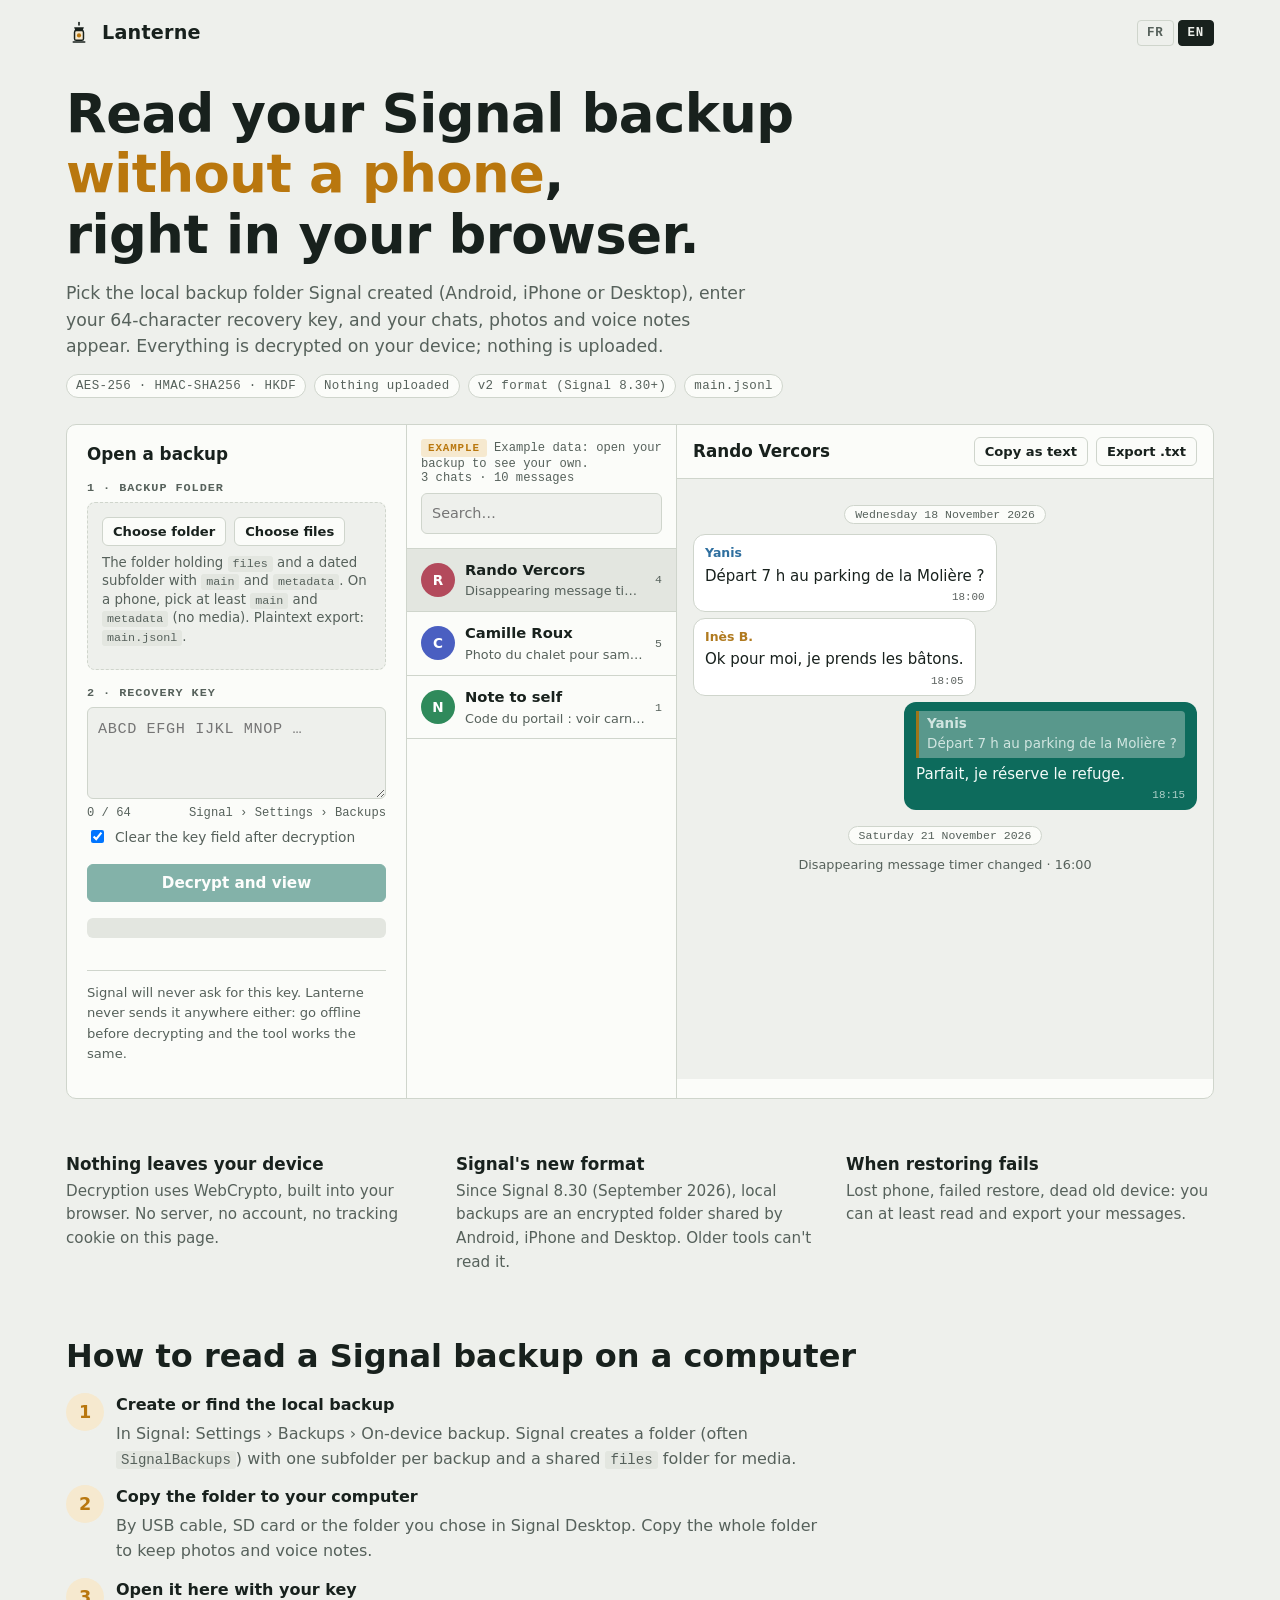
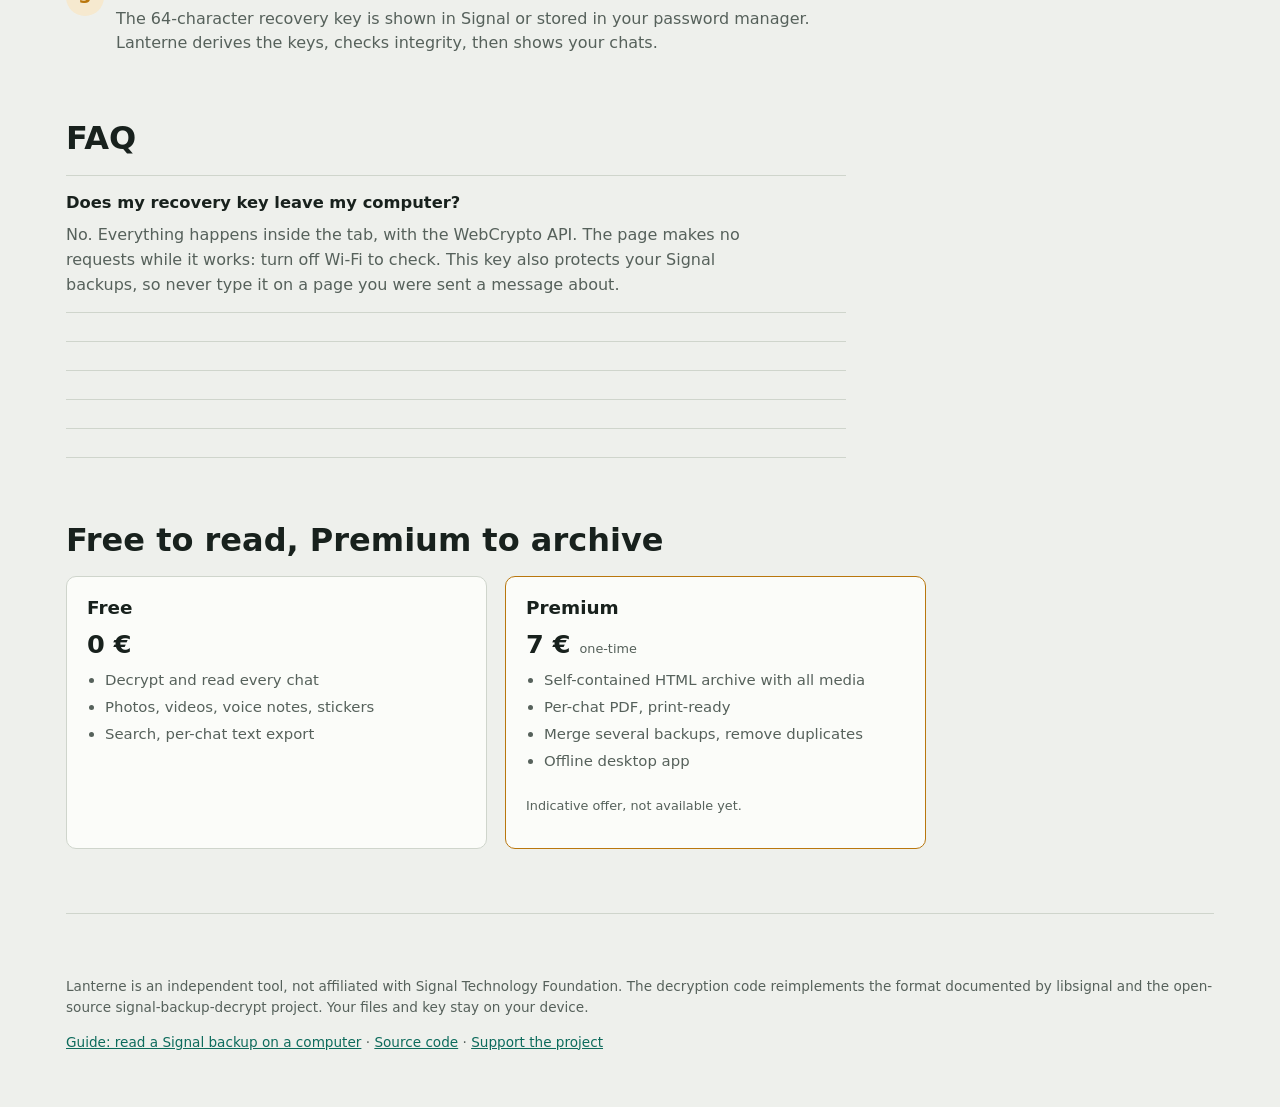
==== index.html @ 440d1c05 "Lanterne : première version Co-Authored-By: Claude Opus 5.5 <noreply@anthropic.com>" ====
<!doctype html>
<html lang="fr" data-l="fr">
<head>
<meta charset="utf-8">
<meta name="viewport" content="width=device-width,initial-scale=1,viewport-fit=cover">
<link rel="canonical" href="https://DOMAINE/">
<link rel="alternate" hreflang="fr" href="https://DOMAINE/">
<link rel="alternate" hreflang="en" href="https://DOMAINE/?lang=en">
<link rel="manifest" href="/manifest.webmanifest">
<link rel="icon" href="/assets/icon.svg" type="image/svg+xml">
<meta name="theme-color" content="#0d6b5c">
<title>Lanterne, lecteur de sauvegardes Signal</title>
<meta name="description" content="Lisez votre sauvegarde locale Signal (nouveau format, Android, iPhone, Desktop) sur ordinateur avec votre clé de récupération. Déchiffrement 100 % dans le navigateur, rien n'est envoyé.">
<meta name="robots" content="index,follow">
<meta property="og:title" content="Lanterne : lire une sauvegarde Signal dans le navigateur">
<meta property="og:description" content="Déchiffrez et parcourez vos sauvegardes locales Signal hors ligne, avec votre clé de récupération. Aucun envoi de données.">
<meta property="og:type" content="website">
<script type="application/ld+json">
{"@context":"https://schema.org","@graph":[
{"@type":"SoftwareApplication","name":"Lanterne","applicationCategory":"UtilitiesApplication","operatingSystem":"Web browser","offers":{"@type":"Offer","price":"0","priceCurrency":"EUR"},"description":"Lecteur de sauvegardes locales Signal (format v2) qui déchiffre tout dans le navigateur avec la clé de récupération.","inLanguage":["fr","en"]},
{"@type":"FAQPage","mainEntity":[
{"@type":"Question","name":"Ma clé de récupération quitte-t-elle mon ordinateur ?","acceptedAnswer":{"@type":"Answer","text":"Non. Le déchiffrement se fait avec l'API WebCrypto de votre navigateur. La page ne fait aucune requête réseau pendant l'analyse et fonctionne hors connexion."}},
{"@type":"Question","name":"Quelles sauvegardes Signal sont prises en charge ?","acceptedAnswer":{"@type":"Answer","text":"Les sauvegardes locales du nouveau format (dossier contenant main, metadata et files), créées par Signal 8.30 et plus récent sur Android, iPhone ou Desktop, ainsi que l'export en clair main.jsonl à titre expérimental. L'ancien fichier .backup d'Android protégé par 30 chiffres n'est pas pris en charge."}},
{"@type":"Question","name":"Pourquoi le message « clé incorrecte » ?","acceptedAnswer":{"@type":"Answer","text":"La clé de récupération ne correspond pas à cette sauvegarde : vérifiez les 64 caractères, ou choisissez une sauvegarde plus récente si vous avez changé de clé."}},
{"@type":"Question","name":"Lanterne est-il affilié à Signal ?","acceptedAnswer":{"@type":"Answer","text":"Non. Lanterne est un outil indépendant. Signal est une marque de Signal Technology Foundation."}}
]}]}
</script>
<link rel="stylesheet" href="/assets/style.css">

</head>
<body>
<div class="wrap">
  <header class="top">
    <div class="brand">
      <svg viewBox="0 0 32 32" aria-hidden="true"><path d="M16 3v3" stroke="var(--fg)" stroke-width="2" stroke-linecap="round" fill="none"/><path d="M10 9h12l-1.5 4h-9z" fill="var(--fg)"/><rect x="10.5" y="13" width="11" height="12" rx="2" fill="var(--lamp-soft)" stroke="var(--fg)" stroke-width="1.8"/><circle cx="16" cy="19" r="2.6" fill="var(--lamp)"/><path d="M9 27h14" stroke="var(--fg)" stroke-width="2" stroke-linecap="round"/></svg>
      Lanterne
    </div>
    <div class="lang" role="group" aria-label="Langue / Language">
      <button type="button" id="lang-fr" aria-pressed="true">FR</button>
      <button type="button" id="lang-en" aria-pressed="false">EN</button>
    </div>
  </header>

  <div class="hero">
    <h1 data-l="fr">Relisez votre sauvegarde Signal <em>sans téléphone</em>, dans votre navigateur.</h1>
    <h1 data-l="en">Read your Signal backup <em>without a phone</em>, right in your browser.</h1>
    <p data-l="fr">Choisissez le dossier de sauvegarde locale créé par Signal (Android, iPhone ou Desktop), entrez votre clé de récupération de 64 caractères : vos conversations, photos et vocaux s'affichent. Tout est déchiffré sur votre appareil, rien n'est envoyé.</p>
    <p data-l="en">Pick the local backup folder Signal created (Android, iPhone or Desktop), enter your 64-character recovery key, and your chats, photos and voice notes appear. Everything is decrypted on your device; nothing is uploaded.</p>
    <div class="badges">
      <span class="badge">AES-256 · HMAC-SHA256 · HKDF</span>
      <span class="badge" data-l="fr">Aucun envoi de données</span><span class="badge" data-l="en">Nothing uploaded</span>
      <span class="badge" data-l="fr">Format v2 (Signal 8.30+)</span><span class="badge" data-l="en">v2 format (Signal 8.30+)</span>
      <span class="badge">main.jsonl</span>
    </div>
  </div>

  <main id="outil">
    <div class="tool">
      <form class="panel" id="form" autocomplete="off">
        <h2 data-l="fr">Ouvrir une sauvegarde</h2><h2 data-l="en">Open a backup</h2>

        <div class="step">
          <span class="lbl" data-l="fr">1 · Dossier de sauvegarde</span><span class="lbl" data-l="en">1 · Backup folder</span>
          <div class="drop" id="drop">
            <div class="row2">
              <label class="btn small" for="dirInput"><span data-l="fr">Choisir le dossier</span><span data-l="en">Choose folder</span></label>
              <label class="btn small" for="fileInput"><span data-l="fr">Choisir des fichiers</span><span data-l="en">Choose files</span></label>
            </div>
            <input type="file" id="dirInput" webkitdirectory directory multiple>
            <input type="file" id="fileInput" multiple>
            <small data-l="fr">Le dossier qui contient <code>files</code> et un sous-dossier daté avec <code>main</code> et <code>metadata</code>. Sur téléphone, choisissez au moins <code>main</code> et <code>metadata</code> (sans médias). Export en clair : <code>main.jsonl</code>.</small>
            <small data-l="en">The folder holding <code>files</code> and a dated subfolder with <code>main</code> and <code>metadata</code>. On a phone, pick at least <code>main</code> and <code>metadata</code> (no media). Plaintext export: <code>main.jsonl</code>.</small>
            <div class="picked" id="picked"></div>
          </div>
        </div>

        <div class="step">
          <label for="aep"><span data-l="fr">2 · Clé de récupération</span><span data-l="en">2 · Recovery key</span></label>
          <textarea id="aep" spellcheck="false" autocapitalize="characters" placeholder="ABCD EFGH IJKL MNOP …"></textarea>
          <div class="keymeta"><span id="keycount">0 / 64</span><span data-l="fr">Signal › Réglages › Sauvegardes</span><span data-l="en">Signal › Settings › Backups</span></div>
          <label class="check"><input type="checkbox" id="wipe" checked> <span data-l="fr">Effacer la clé du champ après le déchiffrement</span><span data-l="en">Clear the key field after decryption</span></label>
        </div>

        <button class="btn primary" id="go" type="submit" disabled><span data-l="fr">Déchiffrer et afficher</span><span data-l="en">Decrypt and view</span></button>
        <div class="status" id="status" role="status" aria-live="polite"></div>
        <ul class="log" id="log"></ul>

        <p class="lockline" data-l="fr">Signal ne vous demandera jamais cette clé. Lanterne non plus ne l'envoie nulle part : coupez votre connexion avant de déchiffrer, l'outil fonctionne pareil.</p>
        <p class="lockline" data-l="en">Signal will never ask for this key. Lanterne never sends it anywhere either: go offline before decrypting and the tool works the same.</p>
      </form>

      <div class="viewer">
        <div class="chats">
          <div class="chats-head">
            <div id="sum" class="sum"></div>
            <input id="q" type="search" placeholder="Rechercher…" aria-label="Rechercher">
          </div>
          <div class="chatlist" id="chatlist"></div>
        </div>
        <div class="conv">
          <div class="conv-head">
            <h3 id="convTitle">—</h3>
            <div class="row2">
              <button type="button" class="btn small" id="copyTxt"><span data-l="fr">Copier en texte</span><span data-l="en">Copy as text</span></button>
              <button type="button" class="btn small" id="dlTxt"><span data-l="fr">Exporter .txt</span><span data-l="en">Export .txt</span></button>
            </div>
          </div>
          <div class="msgs" id="msgs"></div>
        </div>
      </div>
    </div>
  </main>

  <section class="band">
    <div class="cols">
      <div><h3 data-l="fr">Rien ne sort de votre appareil</h3><h3 data-l="en">Nothing leaves your device</h3>
        <p data-l="fr">Le déchiffrement utilise WebCrypto, intégré à votre navigateur. Pas de serveur, pas de compte, pas de cookie de suivi sur cette page.</p>
        <p data-l="en">Decryption uses WebCrypto, built into your browser. No server, no account, no tracking cookie on this page.</p></div>
      <div><h3 data-l="fr">Le nouveau format Signal</h3><h3 data-l="en">Signal's new format</h3>
        <p data-l="fr">Depuis Signal 8.30 (septembre 2026), les sauvegardes locales sont un dossier chiffré commun à Android, iPhone et Desktop. Les anciens outils ne le lisent pas.</p>
        <p data-l="en">Since Signal 8.30 (September 2026), local backups are an encrypted folder shared by Android, iPhone and Desktop. Older tools can't read it.</p></div>
      <div><h3 data-l="fr">Quand la restauration échoue</h3><h3 data-l="en">When restoring fails</h3>
        <p data-l="fr">Téléphone perdu, restauration refusée, ancien appareil hors service : vous pouvez au moins relire et exporter vos messages.</p>
        <p data-l="en">Lost phone, failed restore, dead old device: you can at least read and export your messages.</p></div>
    </div>
  </section>

  <section class="band" id="comment">
    <h2 class="sec-h" data-l="fr">Comment lire une sauvegarde Signal sur ordinateur</h2>
    <h2 class="sec-h" data-l="en">How to read a Signal backup on a computer</h2>
    <ol class="steps">
      <li><div><strong data-l="fr">Créez ou retrouvez la sauvegarde locale</strong><strong data-l="en">Create or find the local backup</strong>
        <p data-l="fr">Dans Signal : Réglages › Sauvegardes › Sauvegarde sur l'appareil. Signal crée un dossier (souvent <code>SignalBackups</code>) avec un sous-dossier par sauvegarde et un dossier <code>files</code> partagé pour les médias.</p>
        <p data-l="en">In Signal: Settings › Backups › On-device backup. Signal creates a folder (often <code>SignalBackups</code>) with one subfolder per backup and a shared <code>files</code> folder for media.</p></div></li>
      <li><div><strong data-l="fr">Copiez le dossier sur votre ordinateur</strong><strong data-l="en">Copy the folder to your computer</strong>
        <p data-l="fr">Par câble USB, carte SD ou le dossier choisi dans Signal Desktop. Copiez le dossier entier pour garder les photos et vocaux.</p>
        <p data-l="en">By USB cable, SD card or the folder you chose in Signal Desktop. Copy the whole folder to keep photos and voice notes.</p></div></li>
      <li><div><strong data-l="fr">Ouvrez-le ici avec votre clé</strong><strong data-l="en">Open it here with your key</strong>
        <p data-l="fr">La clé de récupération (64 caractères) s'affiche dans Signal ou dans votre gestionnaire de mots de passe. Lanterne dérive les clés, vérifie l'intégrité puis affiche vos conversations.</p>
        <p data-l="en">The 64-character recovery key is shown in Signal or stored in your password manager. Lanterne derives the keys, checks integrity, then shows your chats.</p></div></li>
    </ol>
  </section>

  <section class="band" id="faq">
    <h2 class="sec-h">FAQ</h2>
    <div class="faq">
      <details open><summary data-l="fr">Ma clé de récupération quitte-t-elle mon ordinateur ?</summary><summary data-l="en">Does my recovery key leave my computer?</summary>
        <p data-l="fr">Non. Tout se passe dans l'onglet, avec l'API WebCrypto. La page ne fait aucune requête pendant l'analyse : vous pouvez couper le Wi-Fi pour le vérifier. Cette clé protège aussi vos sauvegardes Signal : ne la tapez jamais sur une page qui vous l'a demandée par message.</p>
        <p data-l="en">No. Everything happens inside the tab, with the WebCrypto API. The page makes no requests while it works: turn off Wi-Fi to check. This key also protects your Signal backups, so never type it on a page you were sent a message about.</p></details>
      <details><summary data-l="fr">Quelles sauvegardes sont prises en charge ?</summary><summary data-l="en">Which backups are supported?</summary>
        <p data-l="fr">Les sauvegardes locales au nouveau format (dossier avec <code>main</code>, <code>metadata</code> et <code>files</code>) de Signal 8.30 et plus, sur Android, iPhone et Desktop, et l'export en clair <code>main.jsonl</code> (expérimental). Les sauvegardes dans le cloud (Secure Backups) et l'ancien fichier <code>.backup</code> d'Android à 30 chiffres ne sont pas pris en charge.</p>
        <p data-l="en">Local backups in the new format (folder with <code>main</code>, <code>metadata</code> and <code>files</code>) from Signal 8.30 and later, on Android, iPhone and Desktop, plus the plaintext <code>main.jsonl</code> export (experimental). Cloud Secure Backups and the old 30-digit Android <code>.backup</code> file are not supported.</p></details>
      <details><summary data-l="fr">Pourquoi « clé incorrecte » ?</summary><summary data-l="en">Why "wrong key"?</summary>
        <p data-l="fr">La signature HMAC du fichier <code>main</code> ne correspond pas à la clé saisie. Vérifiez les 64 caractères (les <code>#</code> et <code>=</code> font partie de la clé), ou ouvrez une sauvegarde plus récente si vous avez régénéré votre clé.</p>
        <p data-l="en">The <code>main</code> file's HMAC doesn't match the key you entered. Check all 64 characters (<code>#</code> and <code>=</code> are part of the key), or open a newer backup if you regenerated your key.</p></details>
      <details><summary data-l="fr">Les photos ne s'affichent pas</summary><summary data-l="en">Photos don't show up</summary>
        <p data-l="fr">Les médias sont dans le dossier <code>files</code> à côté des sauvegardes datées. Choisissez le dossier parent, pas seulement le sous-dossier daté. Les photos de profil ne sont pas incluses par Signal.</p>
        <p data-l="en">Media lives in the <code>files</code> folder next to the dated backups. Choose the parent folder, not just the dated subfolder. Signal doesn't include profile photos.</p></details>
      <details><summary data-l="fr">Puis-je restaurer la sauvegarde dans Signal avec Lanterne ?</summary><summary data-l="en">Can Lanterne restore the backup into Signal?</summary>
        <p data-l="fr">Non, Lanterne lit et exporte. La restauration se fait dans l'application Signal, à l'installation.</p>
        <p data-l="en">No, Lanterne reads and exports. Restoring happens inside the Signal app, at setup.</p></details>
      <details><summary data-l="fr">Lanterne est-il affilié à Signal ?</summary><summary data-l="en">Is Lanterne affiliated with Signal?</summary>
        <p data-l="fr">Non. Lanterne est un outil indépendant et open source. Signal est une marque de Signal Technology Foundation.</p>
        <p data-l="en">No. Lanterne is an independent, open-source tool. Signal is a trademark of Signal Technology Foundation.</p></details>
    </div>
  </section>

  <section class="band" id="premium">
    <h2 class="sec-h" data-l="fr">Gratuit pour lire, Premium pour archiver</h2>
    <h2 class="sec-h" data-l="en">Free to read, Premium to archive</h2>
    <div class="prem">
      <div class="plan"><h3 data-l="fr">Gratuit</h3><h3 data-l="en">Free</h3><div class="price">0 €</div>
        <ul data-l="fr"><li>Déchiffrement et lecture de toutes les conversations</li><li>Photos, vidéos, vocaux, autocollants</li><li>Recherche, export texte par conversation</li></ul>
        <ul data-l="en"><li>Decrypt and read every chat</li><li>Photos, videos, voice notes, stickers</li><li>Search, per-chat text export</li></ul></div>
      <div class="plan pro"><h3>Premium</h3><div class="price">7 € <small data-l="fr">paiement unique</small><small data-l="en">one-time</small></div>
        <ul data-l="fr"><li>Archive HTML autonome avec tous les médias</li><li>PDF par conversation, prêt à imprimer</li><li>Fusion de plusieurs sauvegardes et dédoublonnage</li><li>Application de bureau hors ligne</li></ul>
        <ul data-l="en"><li>Self-contained HTML archive with all media</li><li>Per-chat PDF, print-ready</li><li>Merge several backups, remove duplicates</li><li>Offline desktop app</li></ul>
        <p class="note" data-l="fr">Offre indicative, pas encore disponible.</p><p class="note" data-l="en">Indicative offer, not available yet.</p></div>
    </div>
  </section>

  <footer>
    <p data-l="fr">Lanterne est un outil indépendant, non affilié à Signal Technology Foundation. Le code de déchiffrement est une réimplémentation du format documenté par libsignal et par le projet open source signal-backup-decrypt. Vos fichiers et votre clé restent sur votre appareil.</p>
    <p data-l="fr"><a href="/lire-sauvegarde-signal/">Guide : lire une sauvegarde Signal sur ordinateur</a> · <a href="https://github.com/GITHUB_USER/lanterne">Code source</a> · <a href="https://ko-fi.com/KOFI_USER">Soutenir le projet</a></p>
    <p data-l="en">Lanterne is an independent tool, not affiliated with Signal Technology Foundation. The decryption code reimplements the format documented by libsignal and the open-source signal-backup-decrypt project. Your files and key stay on your device.</p>
    <p data-l="en"><a href="/en/read-signal-backup/">Guide: read a Signal backup on a computer</a> · <a href="https://github.com/GITHUB_USER/lanterne">Source code</a> · <a href="https://ko-fi.com/KOFI_USER">Support the project</a></p>
  </footer>
</div>

<script src="/assets/app.js" defer></script>
</body>
</html>
---- assets/style.css ----
:root{padding-top:env(safe-area-inset-top,0px);padding-bottom:env(safe-area-inset-bottom,0px)}
body{margin:0}
img{max-width:100%}
[hidden]{display:none!important}
/* Layout : en-tête court, l'outil en premier (panneau d'entrée + lecteur à deux colonnes), puis explications, FAQ et premium en colonne de lecture. */
:root{
  --bg:#eef0ec; --surface:#fbfcf9; --sunk:#e3e6e0; --fg:#18211d; --muted:#56615b; --line:#cfd5cc;
  --accent:#0d6b5c; --accent-fg:#ffffff; --lamp:#b9770e; --lamp-soft:#f6e9cf;
  --out:#0d6b5c; --out-fg:#f3fbf8; --in:#ffffff; --danger:#a3361f; --danger-bg:#f8e3dd; --ok:#1d7448; --ok-bg:#ddf1e4;
  --display:"Avenir Next","Segoe UI Variable Display","Segoe UI",Ubuntu,system-ui,sans-serif;
  --sans:system-ui,-apple-system,"Segoe UI",Roboto,Ubuntu,sans-serif;
  --mono:ui-monospace,"Cascadia Mono","SF Mono",Menlo,Consolas,monospace;
}
@media (prefers-color-scheme:dark){:root:not([data-theme="light"]){
  --bg:#101614; --surface:#18201d; --sunk:#0c1110; --fg:#e4ebe6; --muted:#9aa8a0; --line:#2b3632;
  --accent:#4cc3ab; --accent-fg:#06211b; --lamp:#f0b54a; --lamp-soft:#3a2c10;
  --out:#1f5a4f; --out-fg:#eaf7f3; --in:#222c28; --danger:#f19c86; --danger-bg:#3d1d16; --ok:#7fd8a5; --ok-bg:#163223; color-scheme:dark}}
:root[data-theme="dark"]{
  --bg:#101614; --surface:#18201d; --sunk:#0c1110; --fg:#e4ebe6; --muted:#9aa8a0; --line:#2b3632;
  --accent:#4cc3ab; --accent-fg:#06211b; --lamp:#f0b54a; --lamp-soft:#3a2c10;
  --out:#1f5a4f; --out-fg:#eaf7f3; --in:#222c28; --danger:#f19c86; --danger-bg:#3d1d16; --ok:#7fd8a5; --ok-bg:#163223; color-scheme:dark}
*{box-sizing:border-box}
body{background:var(--bg);color:var(--fg);font-family:var(--sans);font-size:16px;line-height:1.55}
html[data-l="fr"] [data-l="en"], html[data-l="en"] [data-l="fr"]{display:none!important}
.wrap{max-width:1180px;margin:0 auto;padding-left:max(16px,env(safe-area-inset-left,0px));padding-right:max(16px,env(safe-area-inset-right,0px))}
a{color:var(--accent)}
:focus-visible{outline:2px solid var(--lamp);outline-offset:2px}
h1,h2,h3{font-family:var(--display);text-wrap:balance;line-height:1.15;margin:0}
code,kbd{font-family:var(--mono);font-size:.88em;background:var(--sunk);padding:1px 5px;border-radius:3px}

/* en-tête */
.top{display:flex;align-items:center;justify-content:space-between;gap:12px;padding-block:18px}
.brand{display:flex;align-items:center;gap:10px;font-family:var(--display);font-weight:700;font-size:1.2rem;letter-spacing:.01em}
.brand svg{width:26px;height:26px}
.lang{display:flex;gap:4px}
.lang button{font:600 .78rem var(--mono);letter-spacing:.06em;border:1px solid var(--line);background:transparent;color:var(--muted);padding:5px 9px;border-radius:4px;cursor:pointer}
.lang button[aria-pressed="true"]{background:var(--fg);color:var(--bg);border-color:var(--fg)}
.hero{padding-block:18px 26px;display:grid;gap:14px;max-width:780px}
.hero h1{font-size:clamp(2rem,4.6vw,3.3rem);font-weight:700;letter-spacing:-.01em}
.hero h1 em{font-style:normal;color:var(--lamp)}
.hero p{margin:0;color:var(--muted);font-size:1.08rem;max-width:62ch}
.badges{display:flex;flex-wrap:wrap;gap:8px}
.badge{font:500 .78rem var(--mono);letter-spacing:.03em;border:1px solid var(--line);padding:4px 9px;border-radius:999px;color:var(--muted);background:var(--surface)}

/* outil */
.tool{display:grid;grid-template-columns:340px 1fr;gap:0;background:var(--surface);border:1px solid var(--line);border-radius:10px;overflow:hidden;min-height:620px}
.panel{padding:20px;border-right:1px solid var(--line);display:flex;flex-direction:column;gap:16px;min-width:0}
.panel h2{font-size:1.05rem}
.step{display:grid;gap:7px}
.lbl,label[for="aep"]{font:600 .74rem var(--mono);text-transform:uppercase;letter-spacing:.08em;color:var(--muted)}
.drop{border:1.5px dashed var(--line);border-radius:8px;padding:14px;display:grid;gap:8px;background:var(--bg);transition:border-color .15s}
.drop.over{border-color:var(--accent)}
.drop small{color:var(--muted);line-height:1.4}
.btn{font:700 .95rem var(--sans);border:1px solid var(--line);background:var(--surface);color:var(--fg);padding:9px 14px;border-radius:6px;cursor:pointer;text-align:center}
.btn:hover{border-color:var(--accent)}
.btn.primary{background:var(--accent);border-color:var(--accent);color:var(--accent-fg)}
.btn.primary:disabled{opacity:.5;cursor:not-allowed}
.btn.small{font-size:.82rem;padding:6px 10px}
.row2{display:flex;gap:8px;flex-wrap:wrap}
input[type=file]{position:absolute;width:1px;height:1px;opacity:0;pointer-events:none}
.picked{font:400 .8rem var(--mono);color:var(--fg);overflow-wrap:anywhere}
textarea#aep{font:500 .95rem/1.5 var(--mono);letter-spacing:.04em;width:100%;min-height:92px;resize:vertical;border:1px solid var(--line);border-radius:6px;padding:10px;background:var(--bg);color:var(--fg);text-transform:uppercase}
.keymeta{display:flex;justify-content:space-between;font:.76rem var(--mono);color:var(--muted)}
.keymeta .good{color:var(--ok)}
.check{display:flex;gap:8px;align-items:flex-start;font-size:.86rem;color:var(--muted)}
.status{font-size:.88rem;border-radius:6px;padding:10px 12px;background:var(--sunk);color:var(--fg);line-height:1.45}
.status.err{background:var(--danger-bg);color:var(--danger)}
.status.ok{background:var(--ok-bg);color:var(--ok)}
.log{font:.75rem/1.5 var(--mono);color:var(--muted);margin:0;padding:0;list-style:none;display:grid;gap:2px}
.log li::before{content:"▸ ";color:var(--lamp)}
.lockline{font-size:.82rem;color:var(--muted);border-top:1px solid var(--line);padding-top:12px;margin-top:auto}

.viewer{display:grid;grid-template-columns:270px 1fr;min-width:0;min-height:0}
.chats{border-right:1px solid var(--line);display:flex;flex-direction:column;min-width:0;min-height:0}
.chats-head{padding:14px;border-bottom:1px solid var(--line);display:grid;gap:8px}
.sum{font:.76rem var(--mono);color:var(--muted)}
.sample{display:inline-block;font:700 .68rem var(--mono);letter-spacing:.08em;text-transform:uppercase;background:var(--lamp-soft);color:var(--lamp);padding:3px 7px;border-radius:3px}
#q{width:100%;font:inherit;font-size:.9rem;padding:8px 10px;border:1px solid var(--line);border-radius:6px;background:var(--bg);color:var(--fg)}
.chatlist{overflow:auto;flex:1;max-height:560px}
.chatbtn{display:grid;grid-template-columns:34px 1fr auto;gap:10px;align-items:center;width:100%;text-align:left;border:0;border-bottom:1px solid var(--line);background:transparent;color:var(--fg);padding:10px 14px;cursor:pointer;font:inherit}
.chatbtn[aria-current="true"]{background:var(--sunk)}
.chatbtn .nm{font-weight:700;font-size:.92rem;white-space:nowrap;overflow:hidden;text-overflow:ellipsis}
.chatbtn .pv{font-size:.8rem;color:var(--muted);white-space:nowrap;overflow:hidden;text-overflow:ellipsis}
.chatbtn .ct{font:.72rem var(--mono);color:var(--muted);font-variant-numeric:tabular-nums}
.chatbtn>div{min-width:0}
.av{width:34px;height:34px;border-radius:50%;display:grid;place-items:center;font:700 .85rem var(--display);color:#fff}
.conv{display:flex;flex-direction:column;min-width:0;min-height:0}
.conv-head{padding:12px 16px;border-bottom:1px solid var(--line);display:flex;justify-content:space-between;align-items:center;gap:10px;flex-wrap:wrap}
.conv-head h3{font-size:1.05rem}
.msgs{overflow:auto;flex:1;padding:16px;display:flex;flex-direction:column;gap:6px;max-height:600px;background:var(--bg)}
.day{align-self:center;font:.72rem var(--mono);color:var(--muted);background:var(--surface);border:1px solid var(--line);padding:2px 10px;border-radius:999px;margin:10px 0 4px}
.m{max-width:min(78%,560px);padding:8px 11px;border-radius:12px;background:var(--in);border:1px solid var(--line);align-self:flex-start;overflow-wrap:anywhere;font-size:.94rem}
.m.out{align-self:flex-end;background:var(--out);color:var(--out-fg);border-color:transparent}
.m .au{font-weight:700;font-size:.78rem;color:var(--accent);margin-bottom:2px}
.m .tm{font:.68rem var(--mono);opacity:.7;text-align:right;margin-top:3px}
.m .qt{border-left:3px solid var(--lamp);padding:3px 8px;margin-bottom:5px;font-size:.84rem;opacity:.85;background:color-mix(in srgb,var(--bg) 40%,transparent);border-radius:0 4px 4px 0}
.m .rx{font-size:.8rem;margin-top:3px}
.m .ph{font-style:italic;opacity:.8}
.m img,.m video{display:block;max-width:100%;max-height:320px;border-radius:8px;margin:4px 0}
.m audio{max-width:100%;margin:4px 0}
.m .att{font:.8rem var(--mono);opacity:.85;margin:3px 0}
.sys{align-self:center;font-size:.8rem;color:var(--muted);text-align:center;max-width:90%}
.empty{padding:30px;color:var(--muted);text-align:center}
.more{align-self:center}
.hit mark{background:var(--lamp-soft);color:inherit}

/* sections */
section.band{padding-block:56px 8px}
.cols{display:grid;grid-template-columns:repeat(3,1fr);gap:22px}
.cols h3{font-size:1.05rem;margin-bottom:6px}
.cols p{margin:0;color:var(--muted);font-size:.95rem}
.sec-h{font-size:clamp(1.5rem,3vw,2rem);margin-bottom:18px}
.steps{counter-reset:s;display:grid;gap:14px;max-width:760px;padding:0;margin:0;list-style:none}
.steps li{display:grid;grid-template-columns:38px 1fr;gap:12px;align-items:start}
.steps li::before{counter-increment:s;content:counter(s);font:700 1.1rem var(--display);width:38px;height:38px;border-radius:50%;display:grid;place-items:center;background:var(--lamp-soft);color:var(--lamp)}
.steps p{margin:4px 0 0;color:var(--muted)}
.faq{max-width:780px;display:grid;gap:0;border-top:1px solid var(--line)}
.faq details{border-bottom:1px solid var(--line);padding:14px 0}
.faq summary{cursor:pointer;font-weight:700;font-size:1.02rem}
.faq p{margin:8px 0 0;color:var(--muted);max-width:68ch}
.prem{display:grid;grid-template-columns:1fr 1fr;gap:18px;max-width:860px}
.plan{border:1px solid var(--line);border-radius:10px;padding:20px;background:var(--surface);display:grid;gap:10px;align-content:start}
.plan.pro{border-color:var(--lamp)}
.plan h3{font-size:1.15rem}
.price{font:700 1.6rem var(--display)}
.price small{font:400 .8rem var(--sans);color:var(--muted)}
.plan ul{margin:0;padding-left:18px;color:var(--muted);font-size:.93rem;display:grid;gap:4px}
.note{font-size:.8rem;color:var(--muted)}
footer{padding-block:48px 40px;color:var(--muted);font-size:.85rem;border-top:1px solid var(--line);margin-top:56px}

@media (max-width:1000px){.tool{grid-template-columns:1fr}.panel{border-right:0;border-bottom:1px solid var(--line)}}
@media (max-width:700px){
  .viewer{grid-template-columns:1fr}.chats{border-right:0;border-bottom:1px solid var(--line)}.chatlist{max-height:240px}
  .cols,.prem{grid-template-columns:1fr}.m{max-width:90%}
}
@media (prefers-reduced-motion:reduce){*{transition:none!important}}

/* pages de guide */
.article{max-width:720px;padding-block:8px 24px}
.article h1{font-size:clamp(1.8rem,4vw,2.6rem);margin-bottom:14px}
.article h2{font-size:1.35rem;margin:34px 0 10px}
.article p,.article li{color:var(--fg);max-width:66ch}
.article .lead{font-size:1.1rem;color:var(--muted)}
.article ol,.article ul{padding-left:22px;display:grid;gap:6px}
.cta{display:inline-block;margin:10px 0 4px;background:var(--accent);color:var(--accent-fg);text-decoration:none;font-weight:700;padding:11px 18px;border-radius:6px}
.callout{border-left:4px solid var(--lamp);background:var(--lamp-soft);padding:12px 16px;border-radius:0 6px 6px 0}
.brand a{color:inherit;text-decoration:none;display:flex;align-items:center;gap:10px}
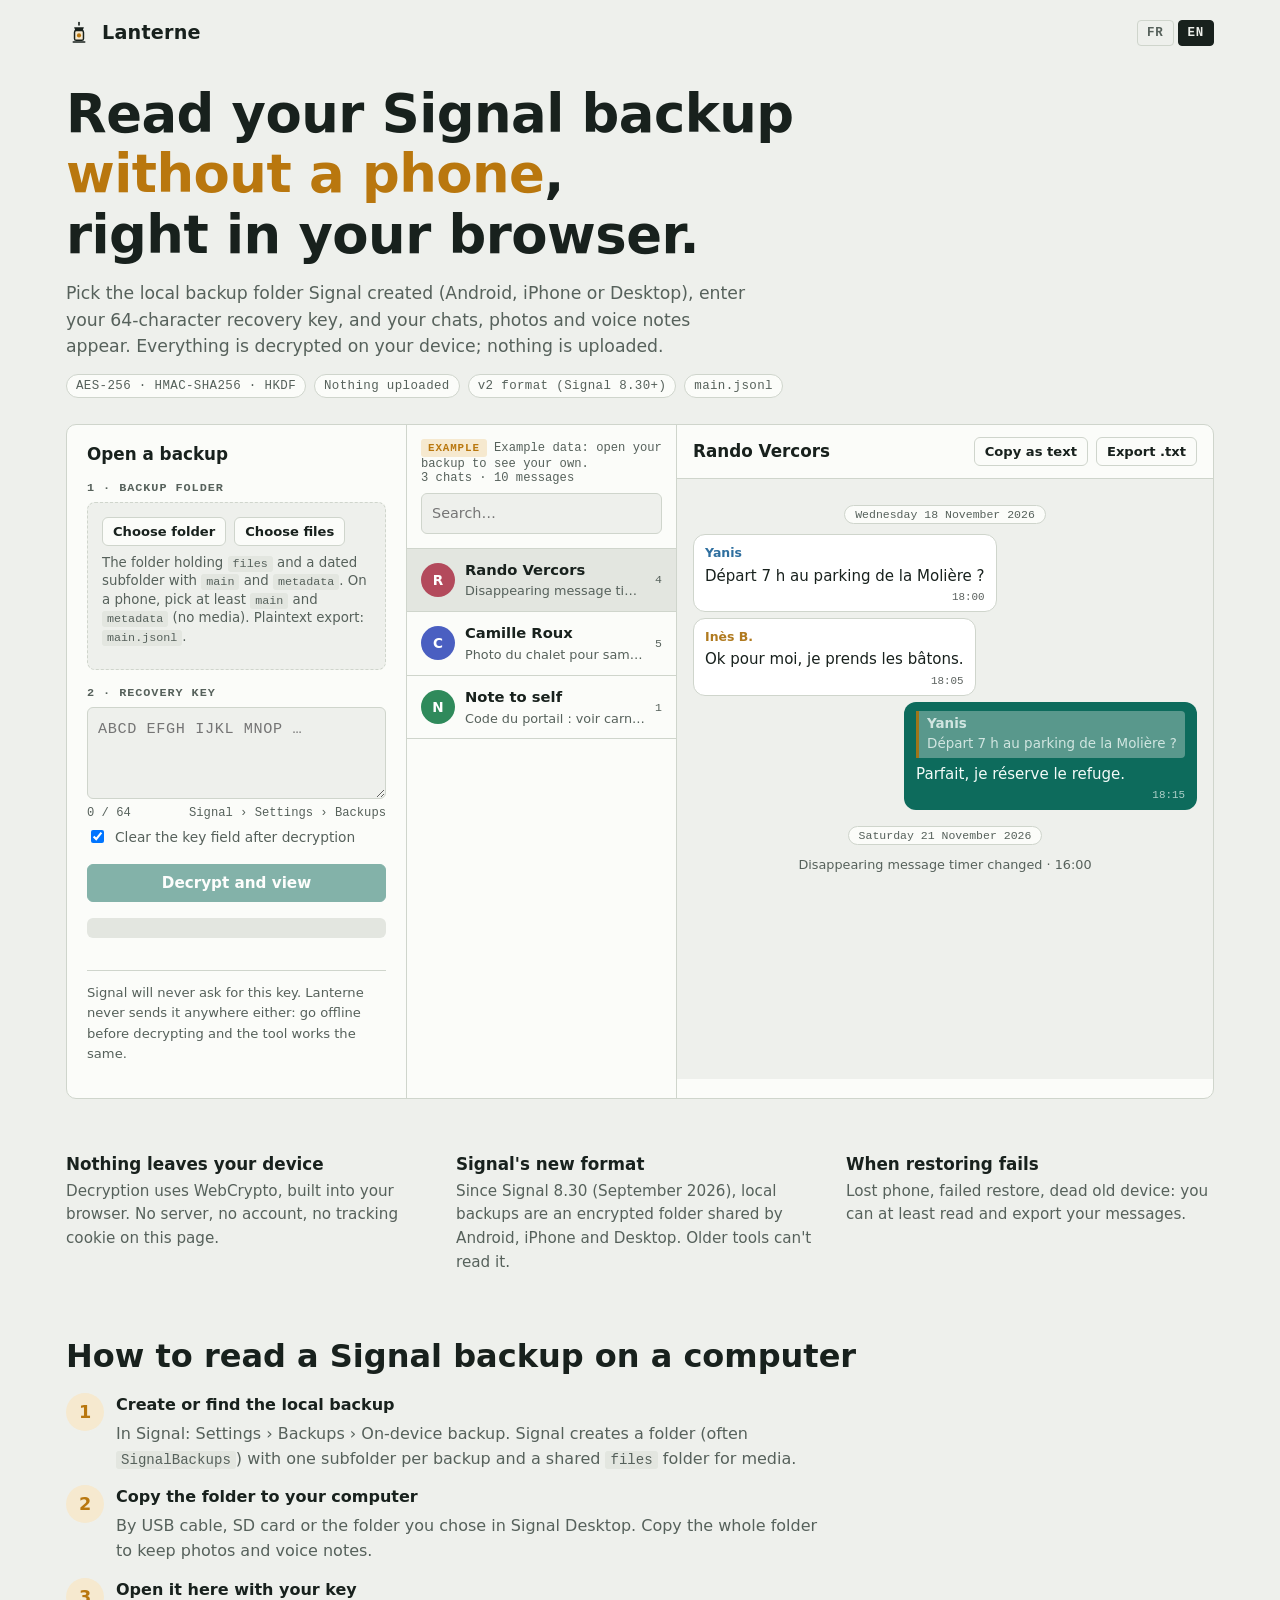
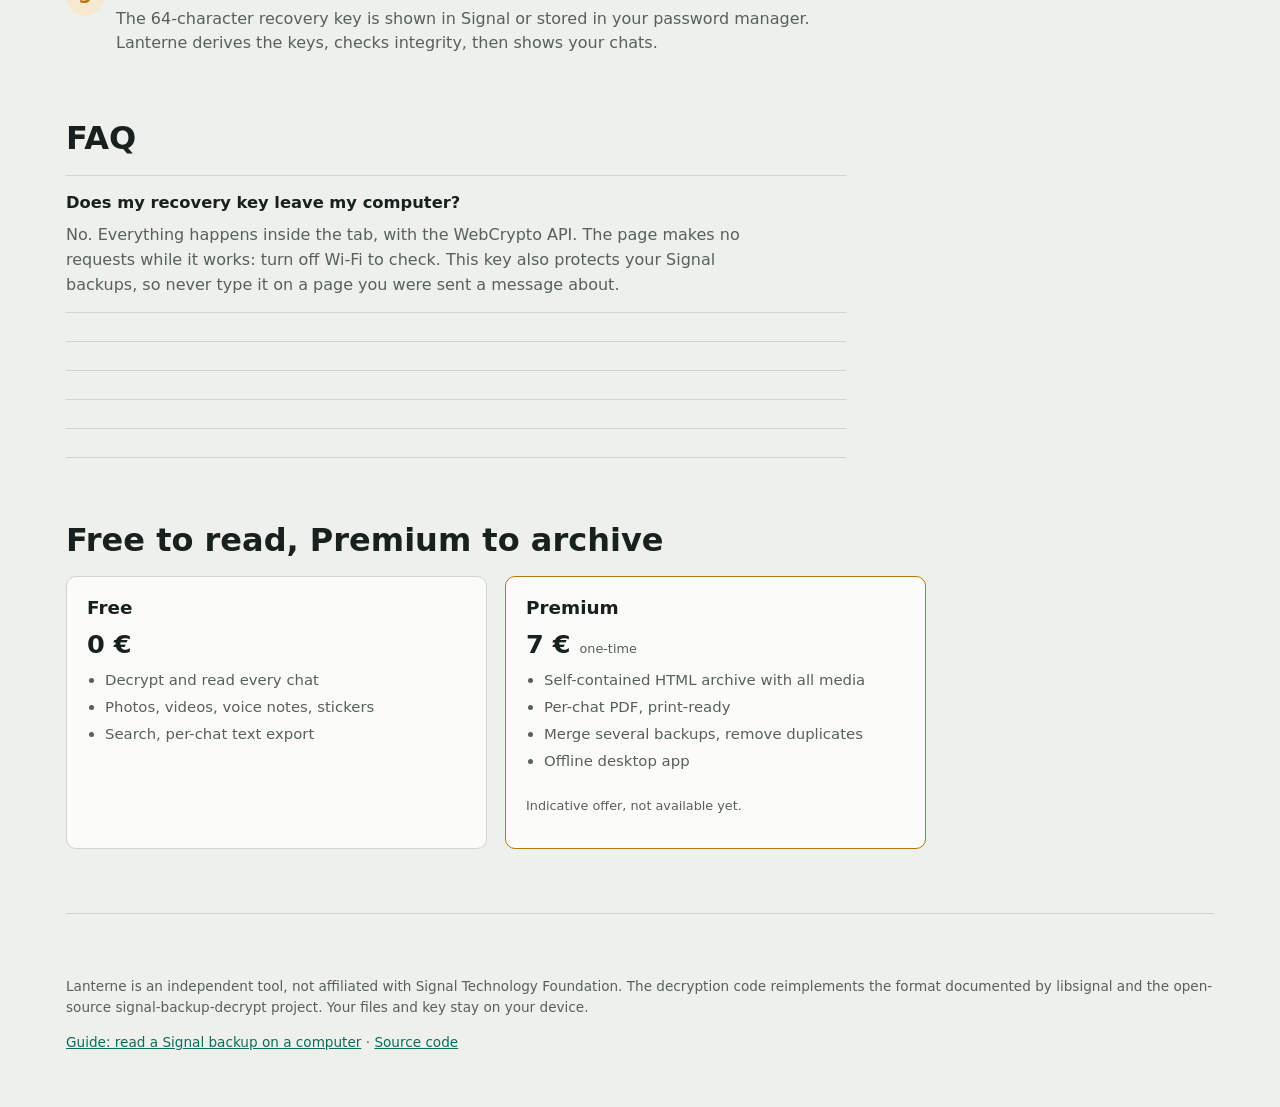
==== commit e882f1e1: "Domaine lanterne-backup.com, lien GitHub, retrait de Ko-fi Co-Authored-By: Claude Opus 5.5 <noreply@" ====
--- a/index.html
+++ b/index.html
@@ -3,9 +3,9 @@
 <head>
 <meta charset="utf-8">
 <meta name="viewport" content="width=device-width,initial-scale=1,viewport-fit=cover">
-<link rel="canonical" href="https://DOMAINE/">
-<link rel="alternate" hreflang="fr" href="https://DOMAINE/">
-<link rel="alternate" hreflang="en" href="https://DOMAINE/?lang=en">
+<link rel="canonical" href="https://lanterne-backup.com/">
+<link rel="alternate" hreflang="fr" href="https://lanterne-backup.com/">
+<link rel="alternate" hreflang="en" href="https://lanterne-backup.com/?lang=en">
 <link rel="manifest" href="/manifest.webmanifest">
 <link rel="icon" href="/assets/icon.svg" type="image/svg+xml">
 <meta name="theme-color" content="#0d6b5c">
@@ -181,9 +181,9 @@
 
   <footer>
     <p data-l="fr">Lanterne est un outil indépendant, non affilié à Signal Technology Foundation. Le code de déchiffrement est une réimplémentation du format documenté par libsignal et par le projet open source signal-backup-decrypt. Vos fichiers et votre clé restent sur votre appareil.</p>
-    <p data-l="fr"><a href="/lire-sauvegarde-signal/">Guide : lire une sauvegarde Signal sur ordinateur</a> · <a href="https://github.com/GITHUB_USER/lanterne">Code source</a> · <a href="https://ko-fi.com/KOFI_USER">Soutenir le projet</a></p>
+    <p data-l="fr"><a href="/lire-sauvegarde-signal/">Guide : lire une sauvegarde Signal sur ordinateur</a> · <a href="https://github.com/LockingFR/lanterne">Code source</a></p>
     <p data-l="en">Lanterne is an independent tool, not affiliated with Signal Technology Foundation. The decryption code reimplements the format documented by libsignal and the open-source signal-backup-decrypt project. Your files and key stay on your device.</p>
-    <p data-l="en"><a href="/en/read-signal-backup/">Guide: read a Signal backup on a computer</a> · <a href="https://github.com/GITHUB_USER/lanterne">Source code</a> · <a href="https://ko-fi.com/KOFI_USER">Support the project</a></p>
+    <p data-l="en"><a href="/en/read-signal-backup/">Guide: read a Signal backup on a computer</a> · <a href="https://github.com/LockingFR/lanterne">Source code</a></p>
   </footer>
 </div>
 
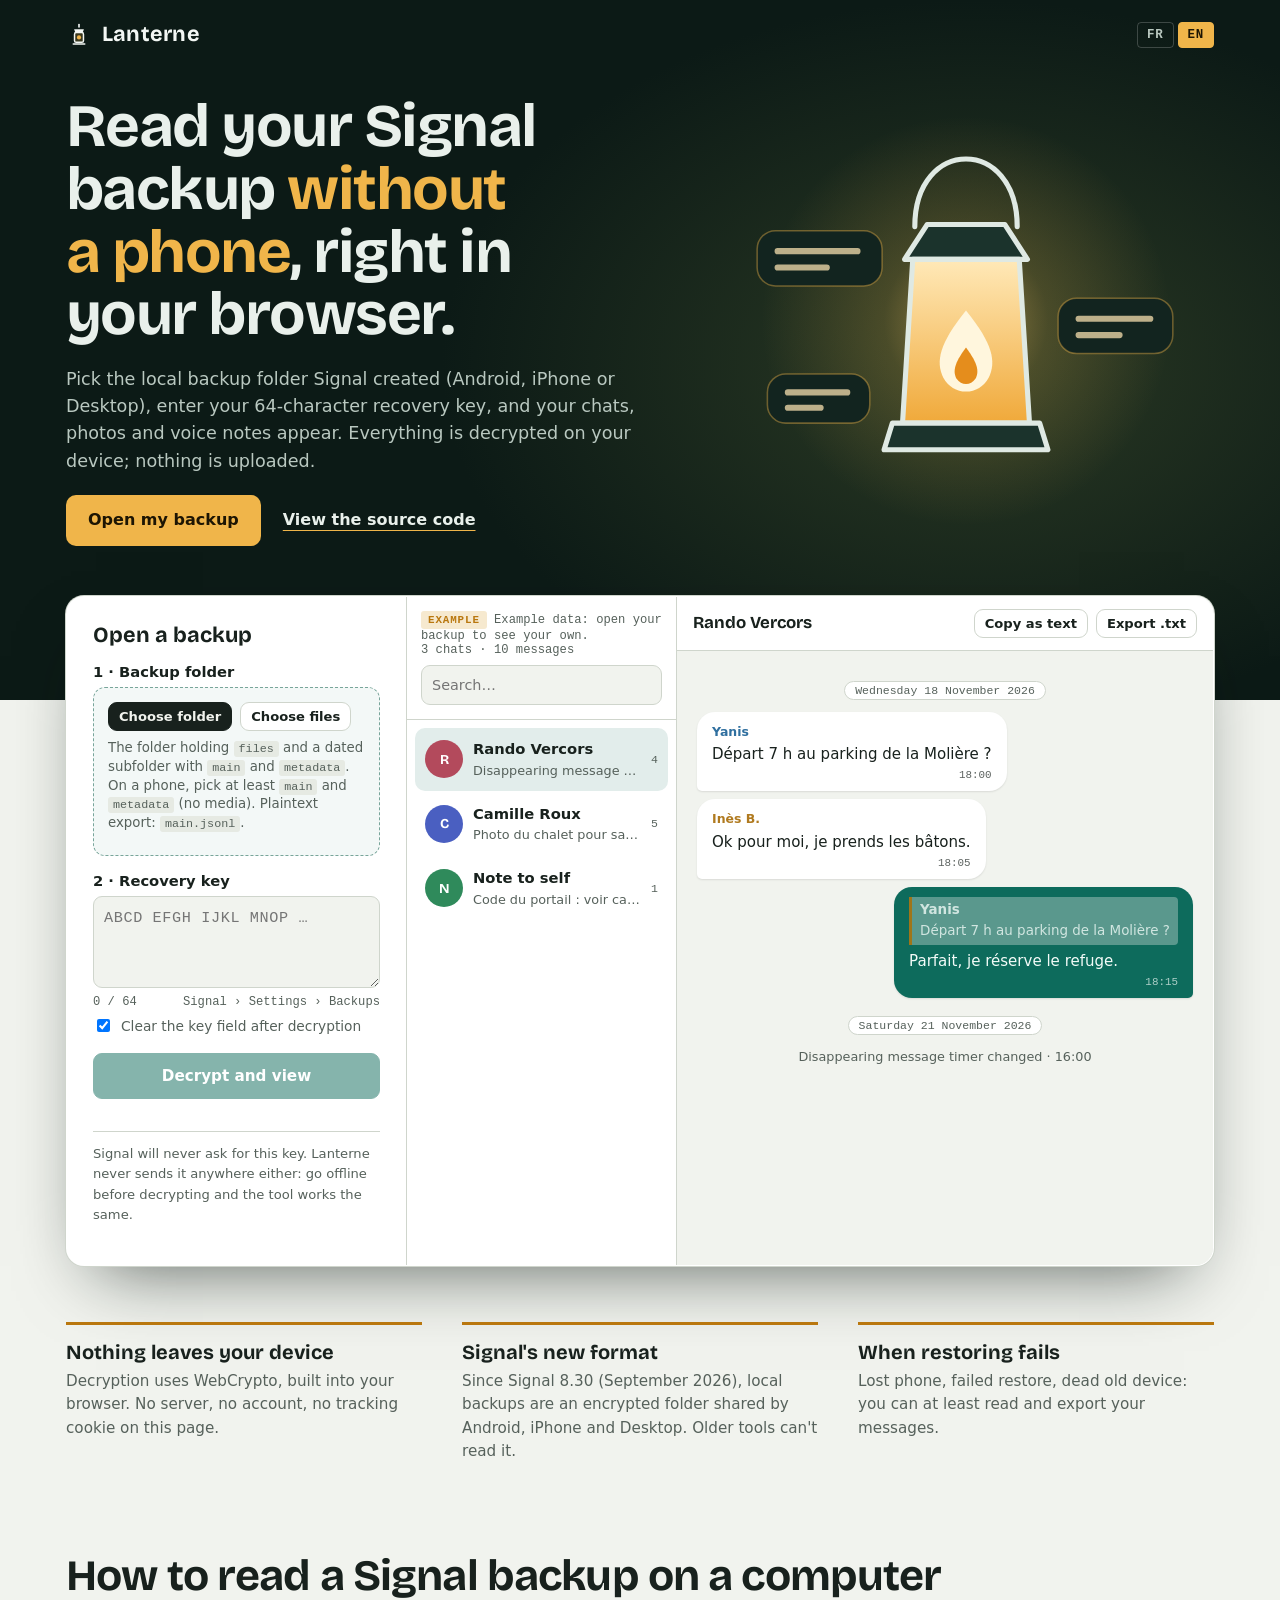
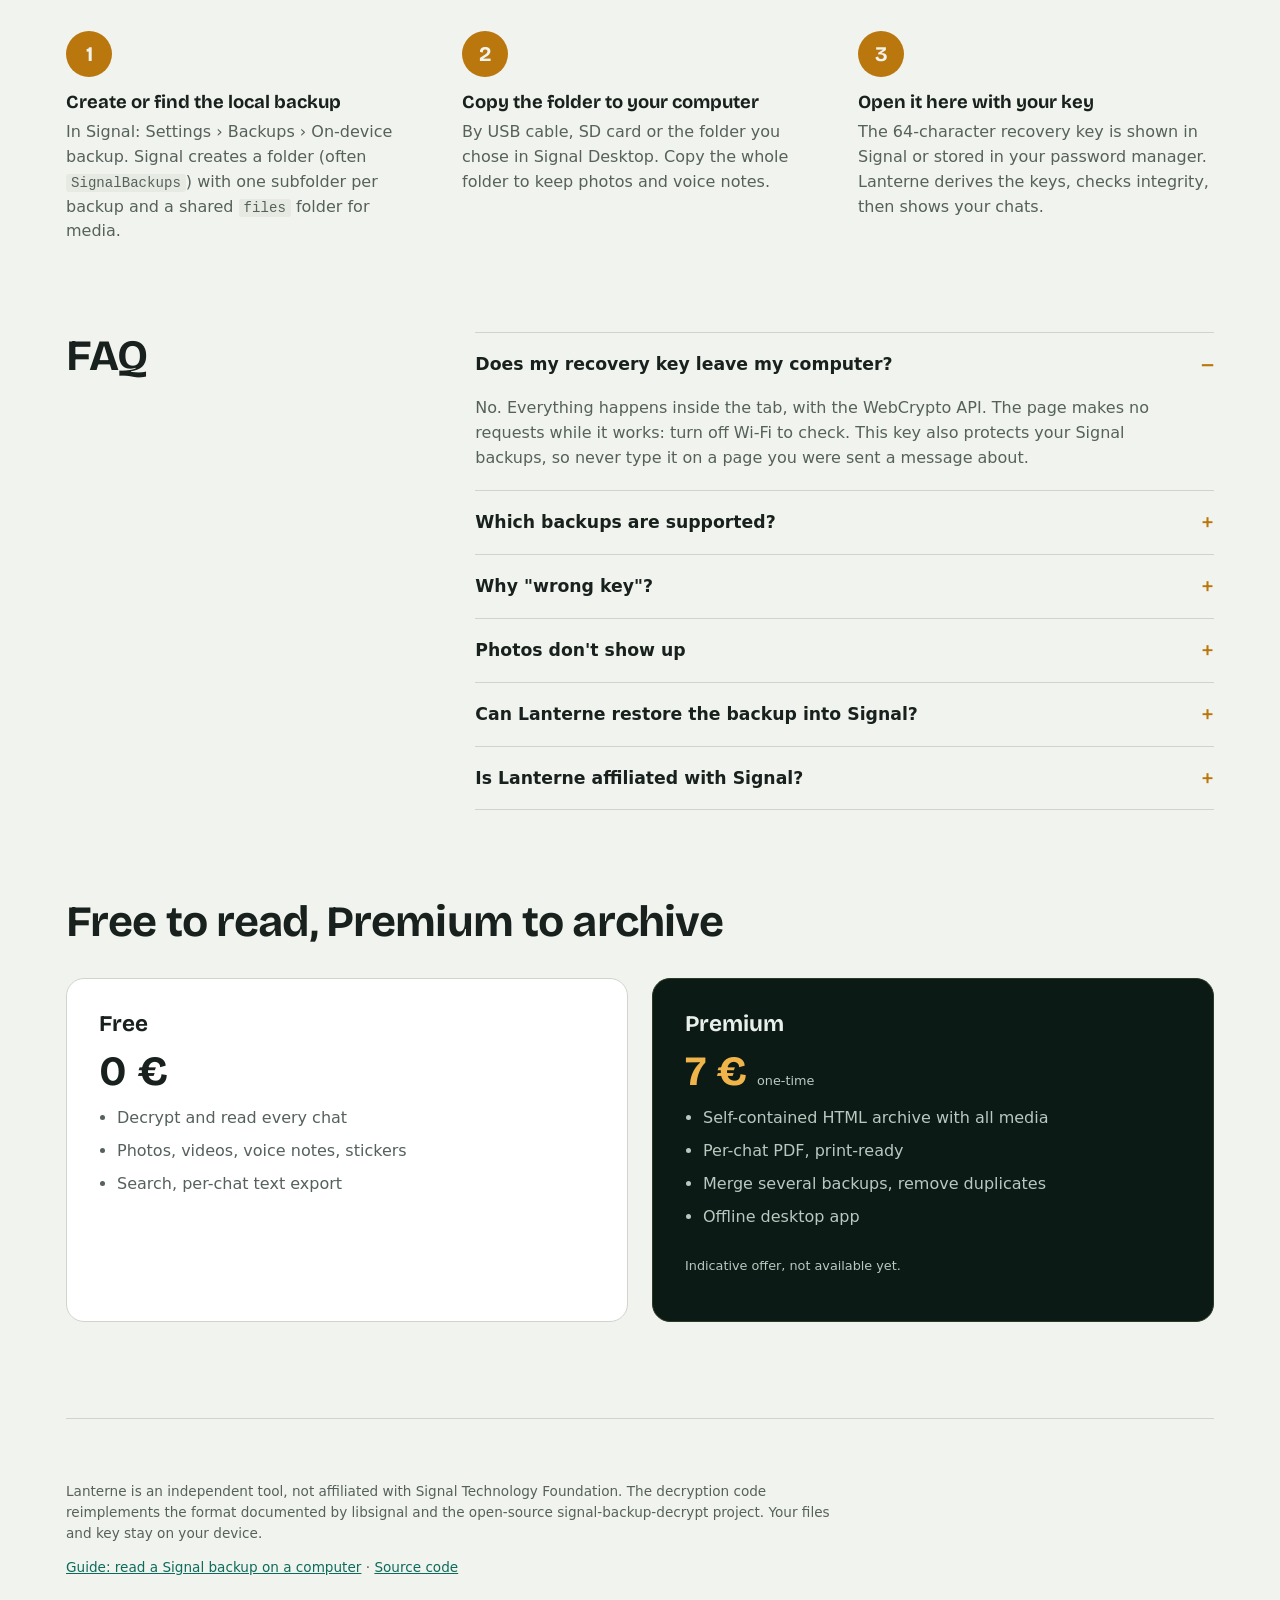
==== commit fd866cfc: "Nouveau design, police hébergée, FAQ anglaise corrigée Co-Authored-By: Claude Opus 5.5 <noreply@anth" ====
--- a/index.html
+++ b/index.html
@@ -25,11 +25,12 @@
 {"@type":"Question","name":"Lanterne est-il affilié à Signal ?","acceptedAnswer":{"@type":"Answer","text":"Non. Lanterne est un outil indépendant. Signal est une marque de Signal Technology Foundation."}}
 ]}]}
 </script>
+<link rel="preload" href="/assets/fonts/bricolage.woff2" as="font" type="font/woff2" crossorigin>
 <link rel="stylesheet" href="/assets/style.css">
 
 </head>
 <body>
-<div class="wrap">
+<div class="night"><div class="wrap">
   <header class="top">
     <div class="brand">
       <svg viewBox="0 0 32 32" aria-hidden="true"><path d="M16 3v3" stroke="var(--fg)" stroke-width="2" stroke-linecap="round" fill="none"/><path d="M10 9h12l-1.5 4h-9z" fill="var(--fg)"/><rect x="10.5" y="13" width="11" height="12" rx="2" fill="var(--lamp-soft)" stroke="var(--fg)" stroke-width="1.8"/><circle cx="16" cy="19" r="2.6" fill="var(--lamp)"/><path d="M9 27h14" stroke="var(--fg)" stroke-width="2" stroke-linecap="round"/></svg>
@@ -41,18 +42,38 @@
     </div>
   </header>
 
-  <div class="hero">
+  <div class="hero"><div class="hero-txt">
     <h1 data-l="fr">Relisez votre sauvegarde Signal <em>sans téléphone</em>, dans votre navigateur.</h1>
     <h1 data-l="en">Read your Signal backup <em>without a phone</em>, right in your browser.</h1>
     <p data-l="fr">Choisissez le dossier de sauvegarde locale créé par Signal (Android, iPhone ou Desktop), entrez votre clé de récupération de 64 caractères : vos conversations, photos et vocaux s'affichent. Tout est déchiffré sur votre appareil, rien n'est envoyé.</p>
     <p data-l="en">Pick the local backup folder Signal created (Android, iPhone or Desktop), enter your 64-character recovery key, and your chats, photos and voice notes appear. Everything is decrypted on your device; nothing is uploaded.</p>
-    <div class="badges">
-      <span class="badge">AES-256 · HMAC-SHA256 · HKDF</span>
-      <span class="badge" data-l="fr">Aucun envoi de données</span><span class="badge" data-l="en">Nothing uploaded</span>
-      <span class="badge" data-l="fr">Format v2 (Signal 8.30+)</span><span class="badge" data-l="en">v2 format (Signal 8.30+)</span>
-      <span class="badge">main.jsonl</span>
-    </div>
+    <div class="actions">
+      <a class="cta" href="#outil"><span data-l="fr">Ouvrir ma sauvegarde</span><span data-l="en">Open my backup</span></a>
+      <a class="ghost" href="https://github.com/LockingFR/lanterne"><span data-l="fr">Voir le code source</span><span data-l="en">View the source code</span></a>
+    </div>
+    </div>
+    <svg class="lantern" viewBox="0 0 420 400" aria-hidden="true">
+      <defs>
+        <radialGradient id="halo"><stop offset="0" stop-color="#ffd07a" stop-opacity=".55"/><stop offset=".4" stop-color="#f0b54a" stop-opacity=".18"/><stop offset="1" stop-color="#f0b54a" stop-opacity="0"/></radialGradient>
+        <linearGradient id="verre" x1="0" y1="0" x2="0" y2="1"><stop offset="0" stop-color="#ffe9b8"/><stop offset="1" stop-color="#f0a93a"/></linearGradient>
+      </defs>
+      <circle class="halo" cx="210" cy="200" r="200" fill="url(#halo)"/>
+      <g fill="#12241f" stroke="#f0b54a" stroke-opacity=".4" stroke-width="1.5">
+        <rect x="6" y="112" width="122" height="54" rx="18"/><rect x="300" y="178" width="112" height="54" rx="18"/><rect x="16" y="252" width="100" height="48" rx="18"/>
+      </g>
+      <path d="M26 132h78M26 148h48M320 198h70M320 214h40M36 270h58M36 285h32" stroke="#f7dfae" stroke-width="6" stroke-linecap="round" opacity=".75"/>
+      <g fill="none" stroke="#dfe9e3" stroke-width="5" stroke-linecap="round" stroke-linejoin="round">
+        <path d="M160 108C160 20 260 20 260 108"/>
+        <path d="M150 140l22-34h76l22 34z" fill="#1b332c"/>
+        <path d="M158 140h104l10 160H148z" fill="url(#verre)"/>
+        <path d="M138 300h144l8 26H130z" fill="#1b332c"/>
+      </g>
+      <path d="M210 190c26 32 30 50 22 66a25 25 0 0 1-44 0c-8-16-4-34 22-66z" fill="#fff6dd"/>
+      <path d="M210 226c12 16 13 24 9 31a11 11 0 0 1-18 0c-4-7-3-15 9-31z" fill="#e58d1c"/>
+    </svg>
   </div>
+</div></div>
+<div class="wrap">
 
   <main id="outil">
     <div class="tool">
@@ -111,7 +132,7 @@
     </div>
   </main>
 
-  <section class="band">
+  <section class="band trust">
     <div class="cols">
       <div><h3 data-l="fr">Rien ne sort de votre appareil</h3><h3 data-l="en">Nothing leaves your device</h3>
         <p data-l="fr">Le déchiffrement utilise WebCrypto, intégré à votre navigateur. Pas de serveur, pas de compte, pas de cookie de suivi sur cette page.</p>
@@ -144,22 +165,22 @@
   <section class="band" id="faq">
     <h2 class="sec-h">FAQ</h2>
     <div class="faq">
-      <details open><summary data-l="fr">Ma clé de récupération quitte-t-elle mon ordinateur ?</summary><summary data-l="en">Does my recovery key leave my computer?</summary>
+      <details open><summary><span data-l="fr">Ma clé de récupération quitte-t-elle mon ordinateur ?</span><span data-l="en">Does my recovery key leave my computer?</span></summary>
         <p data-l="fr">Non. Tout se passe dans l'onglet, avec l'API WebCrypto. La page ne fait aucune requête pendant l'analyse : vous pouvez couper le Wi-Fi pour le vérifier. Cette clé protège aussi vos sauvegardes Signal : ne la tapez jamais sur une page qui vous l'a demandée par message.</p>
         <p data-l="en">No. Everything happens inside the tab, with the WebCrypto API. The page makes no requests while it works: turn off Wi-Fi to check. This key also protects your Signal backups, so never type it on a page you were sent a message about.</p></details>
-      <details><summary data-l="fr">Quelles sauvegardes sont prises en charge ?</summary><summary data-l="en">Which backups are supported?</summary>
+      <details><summary><span data-l="fr">Quelles sauvegardes sont prises en charge ?</span><span data-l="en">Which backups are supported?</span></summary>
         <p data-l="fr">Les sauvegardes locales au nouveau format (dossier avec <code>main</code>, <code>metadata</code> et <code>files</code>) de Signal 8.30 et plus, sur Android, iPhone et Desktop, et l'export en clair <code>main.jsonl</code> (expérimental). Les sauvegardes dans le cloud (Secure Backups) et l'ancien fichier <code>.backup</code> d'Android à 30 chiffres ne sont pas pris en charge.</p>
         <p data-l="en">Local backups in the new format (folder with <code>main</code>, <code>metadata</code> and <code>files</code>) from Signal 8.30 and later, on Android, iPhone and Desktop, plus the plaintext <code>main.jsonl</code> export (experimental). Cloud Secure Backups and the old 30-digit Android <code>.backup</code> file are not supported.</p></details>
-      <details><summary data-l="fr">Pourquoi « clé incorrecte » ?</summary><summary data-l="en">Why "wrong key"?</summary>
+      <details><summary><span data-l="fr">Pourquoi « clé incorrecte » ?</span><span data-l="en">Why "wrong key"?</span></summary>
         <p data-l="fr">La signature HMAC du fichier <code>main</code> ne correspond pas à la clé saisie. Vérifiez les 64 caractères (les <code>#</code> et <code>=</code> font partie de la clé), ou ouvrez une sauvegarde plus récente si vous avez régénéré votre clé.</p>
         <p data-l="en">The <code>main</code> file's HMAC doesn't match the key you entered. Check all 64 characters (<code>#</code> and <code>=</code> are part of the key), or open a newer backup if you regenerated your key.</p></details>
-      <details><summary data-l="fr">Les photos ne s'affichent pas</summary><summary data-l="en">Photos don't show up</summary>
+      <details><summary><span data-l="fr">Les photos ne s'affichent pas</span><span data-l="en">Photos don't show up</span></summary>
         <p data-l="fr">Les médias sont dans le dossier <code>files</code> à côté des sauvegardes datées. Choisissez le dossier parent, pas seulement le sous-dossier daté. Les photos de profil ne sont pas incluses par Signal.</p>
         <p data-l="en">Media lives in the <code>files</code> folder next to the dated backups. Choose the parent folder, not just the dated subfolder. Signal doesn't include profile photos.</p></details>
-      <details><summary data-l="fr">Puis-je restaurer la sauvegarde dans Signal avec Lanterne ?</summary><summary data-l="en">Can Lanterne restore the backup into Signal?</summary>
+      <details><summary><span data-l="fr">Puis-je restaurer la sauvegarde dans Signal avec Lanterne ?</span><span data-l="en">Can Lanterne restore the backup into Signal?</span></summary>
         <p data-l="fr">Non, Lanterne lit et exporte. La restauration se fait dans l'application Signal, à l'installation.</p>
         <p data-l="en">No, Lanterne reads and exports. Restoring happens inside the Signal app, at setup.</p></details>
-      <details><summary data-l="fr">Lanterne est-il affilié à Signal ?</summary><summary data-l="en">Is Lanterne affiliated with Signal?</summary>
+      <details><summary><span data-l="fr">Lanterne est-il affilié à Signal ?</span><span data-l="en">Is Lanterne affiliated with Signal?</span></summary>
         <p data-l="fr">Non. Lanterne est un outil indépendant et open source. Signal est une marque de Signal Technology Foundation.</p>
         <p data-l="en">No. Lanterne is an independent, open-source tool. Signal is a trademark of Signal Technology Foundation.</p></details>
     </div>
--- a/assets/style.css
+++ b/assets/style.css
@@ -1,13 +1,14 @@
+@font-face{font-family:"Bricolage";src:url("/assets/fonts/bricolage.woff2") format("woff2");font-weight:200 800;font-display:swap}
 :root{padding-top:env(safe-area-inset-top,0px);padding-bottom:env(safe-area-inset-bottom,0px)}
 body{margin:0}
 img{max-width:100%}
 [hidden]{display:none!important}
 /* Layout : en-tête court, l'outil en premier (panneau d'entrée + lecteur à deux colonnes), puis explications, FAQ et premium en colonne de lecture. */
 :root{
-  --bg:#eef0ec; --surface:#fbfcf9; --sunk:#e3e6e0; --fg:#18211d; --muted:#56615b; --line:#cfd5cc;
+  --night:#0c1a16; --bg:#f1f3ee; --surface:#ffffff; --sunk:#e6eae3; --fg:#18211d; --muted:#56615b; --line:#cfd5cc;
   --accent:#0d6b5c; --accent-fg:#ffffff; --lamp:#b9770e; --lamp-soft:#f6e9cf;
   --out:#0d6b5c; --out-fg:#f3fbf8; --in:#ffffff; --danger:#a3361f; --danger-bg:#f8e3dd; --ok:#1d7448; --ok-bg:#ddf1e4;
-  --display:"Avenir Next","Segoe UI Variable Display","Segoe UI",Ubuntu,system-ui,sans-serif;
+  --display:"Bricolage","Avenir Next","Segoe UI Variable Display","Segoe UI",Ubuntu,system-ui,sans-serif;
   --sans:system-ui,-apple-system,"Segoe UI",Roboto,Ubuntu,sans-serif;
   --mono:ui-monospace,"Cascadia Mono","SF Mono",Menlo,Consolas,monospace;
 }
@@ -145,3 +146,77 @@
 .cta{display:inline-block;margin:10px 0 4px;background:var(--accent);color:var(--accent-fg);text-decoration:none;font-weight:700;padding:11px 18px;border-radius:6px}
 .callout{border-left:4px solid var(--lamp);background:var(--lamp-soft);padding:12px 16px;border-radius:0 6px 6px 0}
 .brand a{color:inherit;text-decoration:none;display:flex;align-items:center;gap:10px}
+
+/* ---------- habillage : la lanterne dans la nuit ---------- */
+html{scroll-behavior:smooth}
+.night{background:radial-gradient(760px 520px at 76% 52%,#2b3a24 0,transparent 70%),var(--night);color:#e9f0eb;padding-bottom:120px;overflow:hidden}
+.night{--fg:#f3f7f4;--lamp:#f0b54a;--lamp-soft:#f0b54a33}
+.night .brand,.wrap>.top .brand{color:#f3f7f4;font-size:1.35rem}
+.night .lang button{border-color:#ffffff33;color:#b9c8c0}
+.night .lang button[aria-pressed="true"]{background:#f0b54a;border-color:#f0b54a;color:#1d1503}
+.hero{max-width:none;grid-template-columns:minmax(0,1.25fr) minmax(0,1fr);align-items:center;gap:32px;padding-block:26px 34px}
+.hero-txt{display:grid;gap:20px}
+.hero h1{font-size:clamp(2.3rem,4.7vw,3.9rem);font-weight:700;letter-spacing:-.025em;line-height:1.04}
+.hero p{color:#b9c8c0;font-size:1.1rem;max-width:56ch}
+.actions{display:flex;flex-wrap:wrap;gap:12px 22px;align-items:center}
+.actions .cta{margin:0;background:#f0b54a;color:#1d1503}
+.ghost{color:#e9f0eb;font-weight:600;text-underline-offset:5px;text-decoration-color:#f0b54a}
+.cta{border-radius:10px;padding:13px 22px;transition:transform .15s,filter .15s}
+.cta:hover{transform:translateY(-2px);filter:brightness(1.07)}
+.lantern{width:100%;max-width:430px;justify-self:center}
+.halo{transform-origin:210px 200px;animation:lueur 5s ease-in-out infinite}
+@keyframes lueur{50%{opacity:.72;transform:scale(.95)}}
+#outil{margin-top:-104px;scroll-margin-top:20px}
+.tool{border-radius:18px;border-color:transparent;box-shadow:0 0 0 1px var(--line),0 30px 70px -30px #06120daa}
+.panel{padding:26px}.panel h2{font-size:1.35rem}
+.lbl,label[for="aep"]{font:700 .92rem var(--sans);text-transform:none;letter-spacing:0;color:var(--fg)}
+.drop{border-radius:12px;border-color:color-mix(in srgb,var(--accent) 45%,var(--line));background:color-mix(in srgb,var(--accent) 5%,var(--surface))}
+.drop:hover{border-color:var(--accent)}
+.drop label[for="dirInput"]{background:var(--fg);color:var(--bg);border-color:var(--fg)}
+.btn{border-radius:9px;transition:border-color .15s,filter .15s}
+.btn.primary{padding:13px}.btn.primary:hover:enabled{filter:brightness(1.08)}
+textarea#aep,#q{border-radius:9px}
+.status:empty{display:none}
+.chatlist,.msgs{max-height:660px}
+.msgs{padding:20px;gap:8px}
+.chatlist{padding-block:6px}.av{width:38px;height:38px}
+.chatbtn{grid-template-columns:38px 1fr auto;border-bottom:0;border-radius:10px;margin:2px 8px;width:calc(100% - 16px);padding:10px}
+.chatbtn:hover{background:var(--bg)}
+.chatbtn[aria-current="true"]{background:color-mix(in srgb,var(--accent) 12%,var(--surface))}
+.m{border-radius:18px;border-color:transparent;box-shadow:0 1px 2px #0000001a;padding:9px 14px}
+.m.out{border-bottom-right-radius:5px}.m:not(.out){border-bottom-left-radius:5px}
+section.band{padding-block:88px 0}
+section.trust{padding-top:56px}
+.cols{gap:40px}.cols>div{border-top:3px solid var(--lamp);padding-top:16px}
+.cols h3{font-size:1.25rem}
+.sec-h{font-size:clamp(1.8rem,3.6vw,2.7rem);letter-spacing:-.02em;margin-bottom:30px}
+.steps{max-width:none;grid-template-columns:repeat(3,1fr);gap:40px}
+.steps li{grid-template-columns:1fr;gap:14px;align-content:start}
+.conv{background:var(--bg)}.conv-head{background:var(--surface)}
+.steps li::before{width:46px;height:46px;font-size:1.3rem;background:var(--lamp);color:var(--bg)}
+.steps strong{font:700 1.15rem var(--display)}
+#faq{display:grid;grid-template-columns:1fr 2fr;gap:40px}
+.faq{max-width:none}
+.faq details{padding:0}
+.faq summary{list-style:none;display:flex;justify-content:space-between;gap:16px;padding:18px 0;font-size:1.08rem}
+.faq summary::-webkit-details-marker{display:none}
+.faq summary::after{content:"+";font:400 1.6rem/1 var(--display);color:var(--lamp)}
+.faq details[open] summary::after{content:"\2013"}
+.faq summary:hover{color:var(--accent)}
+.faq p{margin:0 0 20px}
+.prem{max-width:none;gap:24px}
+.plan{border-radius:18px;padding:32px;gap:14px}.plan h3{font-size:1.4rem}.price{font-size:2.6rem;line-height:1}
+.plan.pro{background:#0c1a16;color:#e9f0eb;border-color:#2b3a24}
+.plan.pro ul,.plan.pro .note,.plan.pro small{color:#b9c8c0}.plan.pro .price{color:#f0b54a}
+.plan ul{gap:8px;font-size:1rem}
+footer{margin-top:96px}footer p{max-width:90ch}
+body>.wrap>.top{background:var(--night);box-shadow:0 0 0 100vmax var(--night);clip-path:inset(0 -100vmax)}
+.article{margin-inline:auto;padding-top:48px}.article h1{font-size:clamp(2.2rem,5vw,3.3rem);letter-spacing:-.025em}
+.article h2{font-size:1.6rem;margin-top:48px}.article p,.article li{line-height:1.7}
+.callout{border-radius:12px;border-left:0;padding:18px 22px}
+@media (max-width:760px){
+  .hero{grid-template-columns:1fr;padding-top:6px}.lantern{max-width:230px;grid-row:1}
+  .steps,#faq,.cols{grid-template-columns:1fr;gap:28px}#faq{gap:0}section.band{padding-top:64px}
+  .panel{padding:20px}
+}
+@media (prefers-reduced-motion:reduce){*{animation:none!important}html{scroll-behavior:auto}}
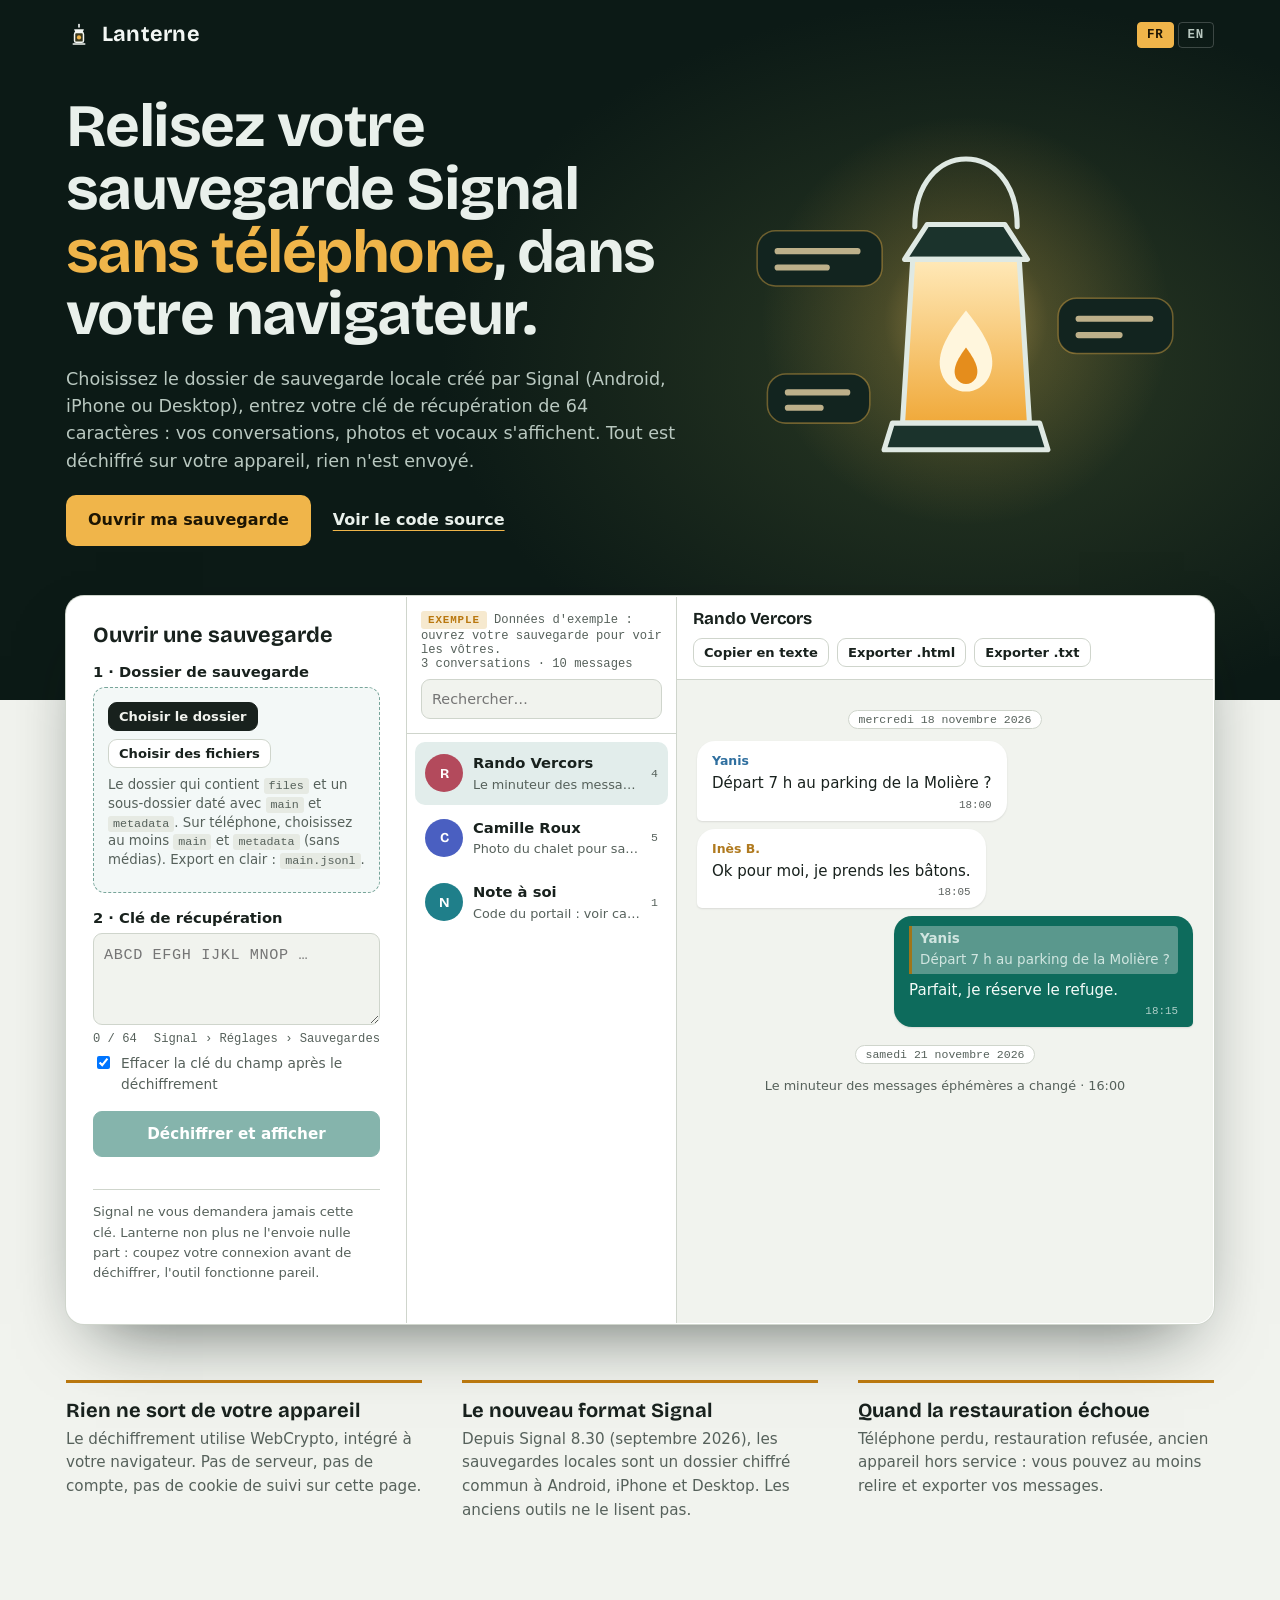
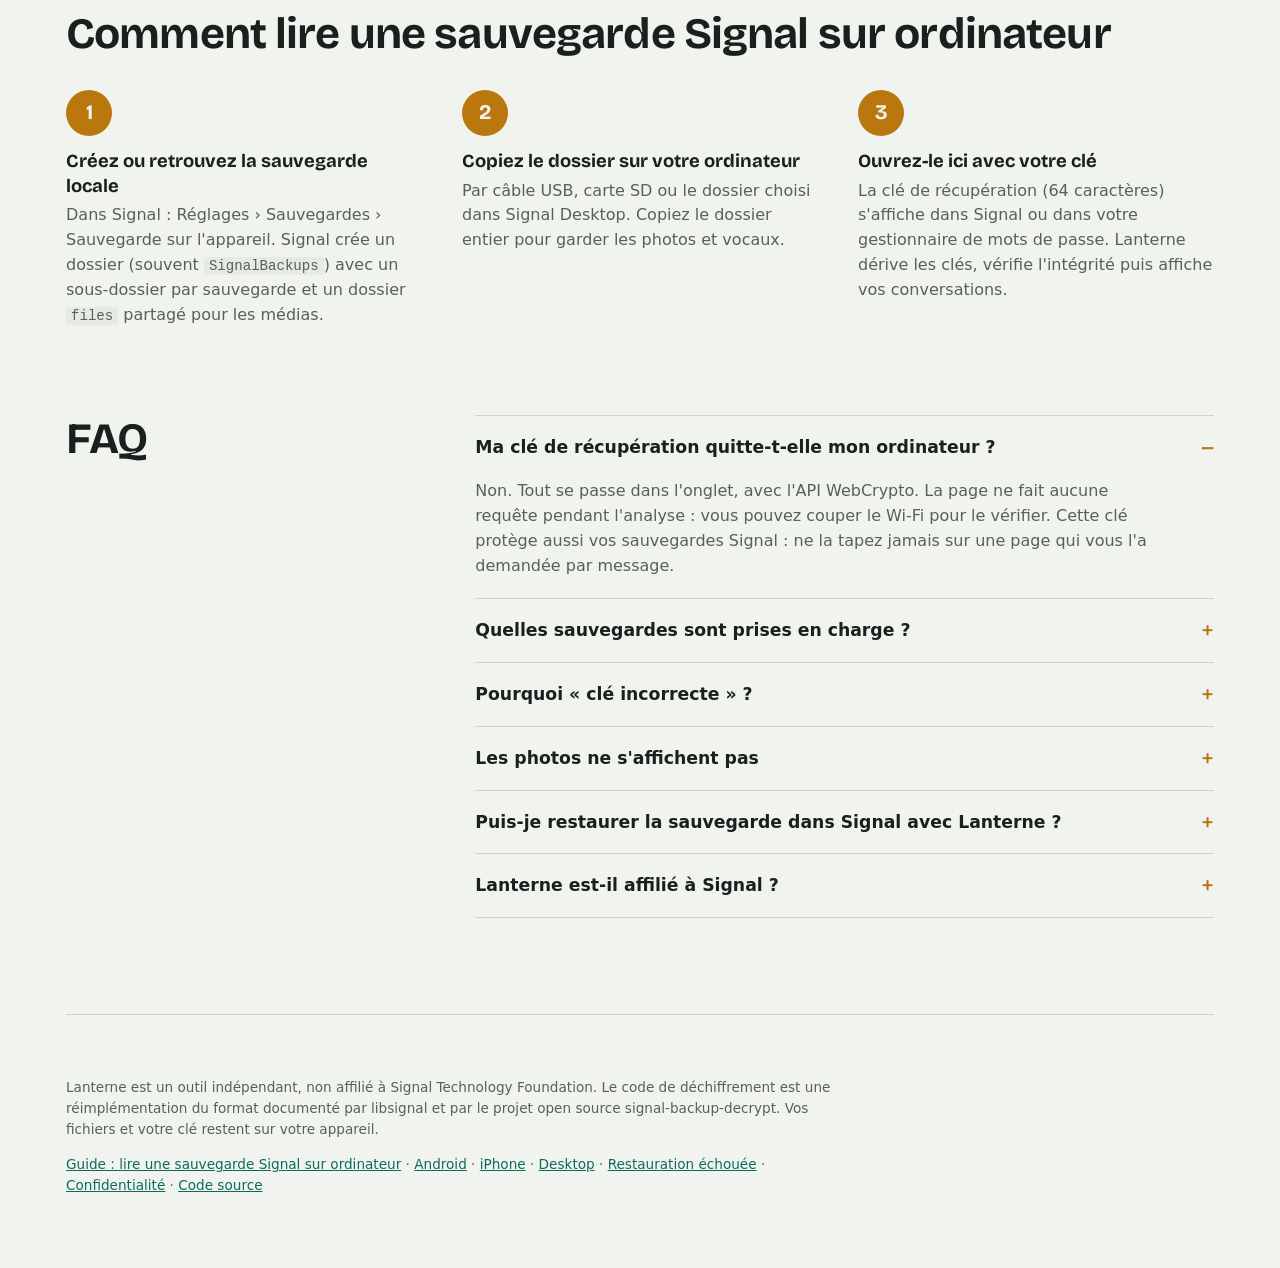
==== commit b285d8d2: "Export HTML, diagnostic sans contenu, gros fichiers, guides, accueil anglais Co-Authored-By: Claude " ====
--- a/index.html
+++ b/index.html
@@ -5,7 +5,8 @@
 <meta name="viewport" content="width=device-width,initial-scale=1,viewport-fit=cover">
 <link rel="canonical" href="https://lanterne-backup.com/">
 <link rel="alternate" hreflang="fr" href="https://lanterne-backup.com/">
-<link rel="alternate" hreflang="en" href="https://lanterne-backup.com/?lang=en">
+<link rel="alternate" hreflang="en" href="https://lanterne-backup.com/en/">
+<link rel="alternate" hreflang="x-default" href="https://lanterne-backup.com/en/">
 <link rel="manifest" href="/manifest.webmanifest">
 <link rel="icon" href="/assets/icon.svg" type="image/svg+xml">
 <meta name="theme-color" content="#0d6b5c">
@@ -15,6 +16,11 @@
 <meta property="og:title" content="Lanterne : lire une sauvegarde Signal dans le navigateur">
 <meta property="og:description" content="Déchiffrez et parcourez vos sauvegardes locales Signal hors ligne, avec votre clé de récupération. Aucun envoi de données.">
 <meta property="og:type" content="website">
+<meta property="og:url" content="https://lanterne-backup.com/">
+<meta property="og:image" content="https://lanterne-backup.com/assets/og.png">
+<meta property="og:image:width" content="1200">
+<meta property="og:image:height" content="630">
+<meta name="twitter:card" content="summary_large_image">
 <script type="application/ld+json">
 {"@context":"https://schema.org","@graph":[
 {"@type":"SoftwareApplication","name":"Lanterne","applicationCategory":"UtilitiesApplication","operatingSystem":"Web browser","offers":{"@type":"Offer","price":"0","priceCurrency":"EUR"},"description":"Lecteur de sauvegardes locales Signal (format v2) qui déchiffre tout dans le navigateur avec la clé de récupération.","inLanguage":["fr","en"]},
@@ -105,6 +111,7 @@
         <button class="btn primary" id="go" type="submit" disabled><span data-l="fr">Déchiffrer et afficher</span><span data-l="en">Decrypt and view</span></button>
         <div class="status" id="status" role="status" aria-live="polite"></div>
         <ul class="log" id="log"></ul>
+        <button type="button" class="btn small" id="diag" hidden><span data-l="fr">Copier le diagnostic (sans contenu)</span><span data-l="en">Copy diagnostic (no content)</span></button>
 
         <p class="lockline" data-l="fr">Signal ne vous demandera jamais cette clé. Lanterne non plus ne l'envoie nulle part : coupez votre connexion avant de déchiffrer, l'outil fonctionne pareil.</p>
         <p class="lockline" data-l="en">Signal will never ask for this key. Lanterne never sends it anywhere either: go offline before decrypting and the tool works the same.</p>
@@ -123,6 +130,7 @@
             <h3 id="convTitle">—</h3>
             <div class="row2">
               <button type="button" class="btn small" id="copyTxt"><span data-l="fr">Copier en texte</span><span data-l="en">Copy as text</span></button>
+              <button type="button" class="btn small" id="dlHtml"><span data-l="fr">Exporter .html</span><span data-l="en">Export .html</span></button>
               <button type="button" class="btn small" id="dlTxt"><span data-l="fr">Exporter .txt</span><span data-l="en">Export .txt</span></button>
             </div>
           </div>
@@ -186,25 +194,11 @@
     </div>
   </section>
 
-  <section class="band" id="premium">
-    <h2 class="sec-h" data-l="fr">Gratuit pour lire, Premium pour archiver</h2>
-    <h2 class="sec-h" data-l="en">Free to read, Premium to archive</h2>
-    <div class="prem">
-      <div class="plan"><h3 data-l="fr">Gratuit</h3><h3 data-l="en">Free</h3><div class="price">0 €</div>
-        <ul data-l="fr"><li>Déchiffrement et lecture de toutes les conversations</li><li>Photos, vidéos, vocaux, autocollants</li><li>Recherche, export texte par conversation</li></ul>
-        <ul data-l="en"><li>Decrypt and read every chat</li><li>Photos, videos, voice notes, stickers</li><li>Search, per-chat text export</li></ul></div>
-      <div class="plan pro"><h3>Premium</h3><div class="price">7 € <small data-l="fr">paiement unique</small><small data-l="en">one-time</small></div>
-        <ul data-l="fr"><li>Archive HTML autonome avec tous les médias</li><li>PDF par conversation, prêt à imprimer</li><li>Fusion de plusieurs sauvegardes et dédoublonnage</li><li>Application de bureau hors ligne</li></ul>
-        <ul data-l="en"><li>Self-contained HTML archive with all media</li><li>Per-chat PDF, print-ready</li><li>Merge several backups, remove duplicates</li><li>Offline desktop app</li></ul>
-        <p class="note" data-l="fr">Offre indicative, pas encore disponible.</p><p class="note" data-l="en">Indicative offer, not available yet.</p></div>
-    </div>
-  </section>
-
   <footer>
     <p data-l="fr">Lanterne est un outil indépendant, non affilié à Signal Technology Foundation. Le code de déchiffrement est une réimplémentation du format documenté par libsignal et par le projet open source signal-backup-decrypt. Vos fichiers et votre clé restent sur votre appareil.</p>
-    <p data-l="fr"><a href="/lire-sauvegarde-signal/">Guide : lire une sauvegarde Signal sur ordinateur</a> · <a href="https://github.com/LockingFR/lanterne">Code source</a></p>
+    <p data-l="fr"><a href="/lire-sauvegarde-signal/">Guide : lire une sauvegarde Signal sur ordinateur</a> · <a href="/sauvegarde-signal-android/">Android</a> · <a href="/sauvegarde-signal-iphone/">iPhone</a> · <a href="/sauvegarde-signal-desktop/">Desktop</a> · <a href="/restauration-signal-echouee/">Restauration échouée</a> · <a href="/confidentialite/">Confidentialité</a> · <a href="https://github.com/LockingFR/lanterne">Code source</a></p>
     <p data-l="en">Lanterne is an independent tool, not affiliated with Signal Technology Foundation. The decryption code reimplements the format documented by libsignal and the open-source signal-backup-decrypt project. Your files and key stay on your device.</p>
-    <p data-l="en"><a href="/en/read-signal-backup/">Guide: read a Signal backup on a computer</a> · <a href="https://github.com/LockingFR/lanterne">Source code</a></p>
+    <p data-l="en"><a href="/en/read-signal-backup/">Guide: read a Signal backup on a computer</a> · <a href="/en/signal-backup-android/">Android</a> · <a href="/en/signal-backup-iphone/">iPhone</a> · <a href="/en/signal-backup-desktop/">Desktop</a> · <a href="/en/signal-restore-failed/">Failed restore</a> · <a href="/en/privacy/">Privacy</a> · <a href="https://github.com/LockingFR/lanterne">Source code</a></p>
   </footer>
 </div>
 
--- a/assets/style.css
+++ b/assets/style.css
@@ -220,3 +220,5 @@
   .panel{padding:20px}
 }
 @media (prefers-reduced-motion:reduce){*{animation:none!important}html{scroll-behavior:auto}}
+.conv-head h3{min-width:0;overflow-wrap:anywhere}
+.related{border-top:1px solid var(--line);margin-top:48px;padding-top:20px}
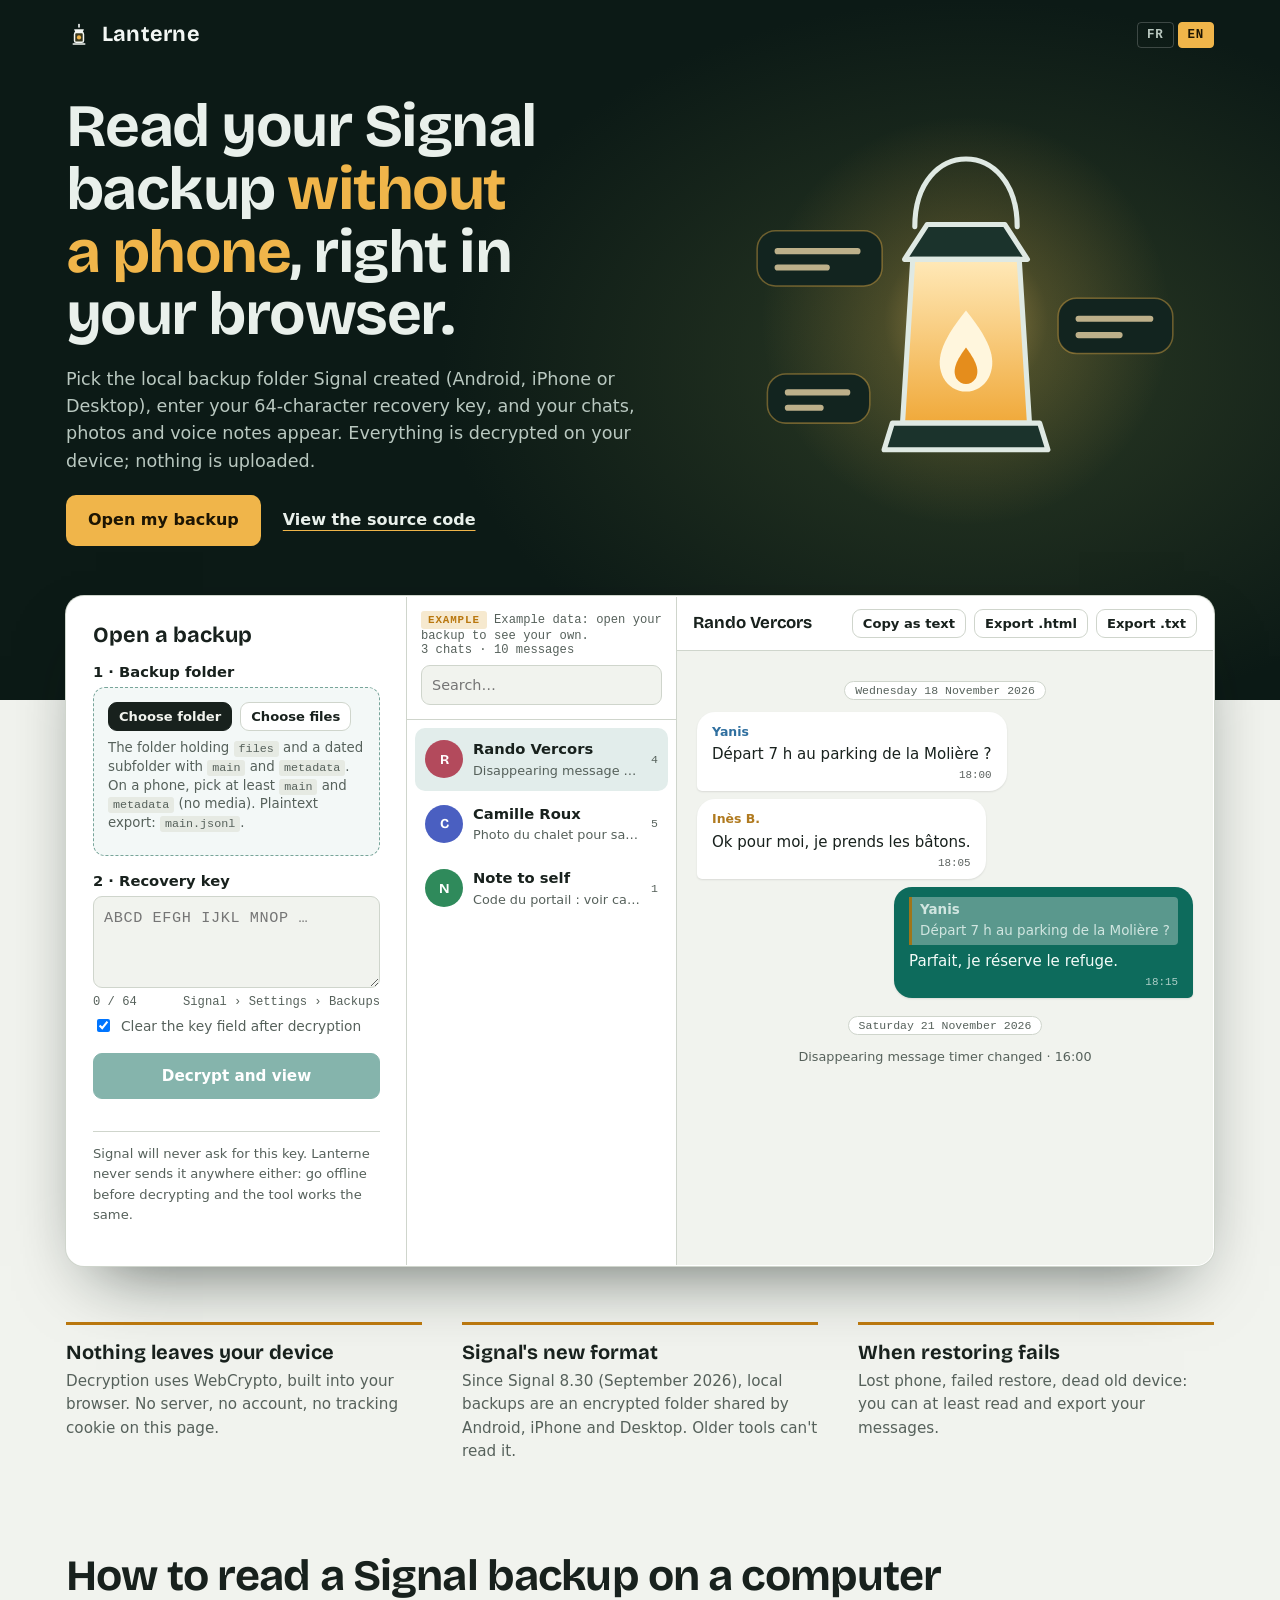
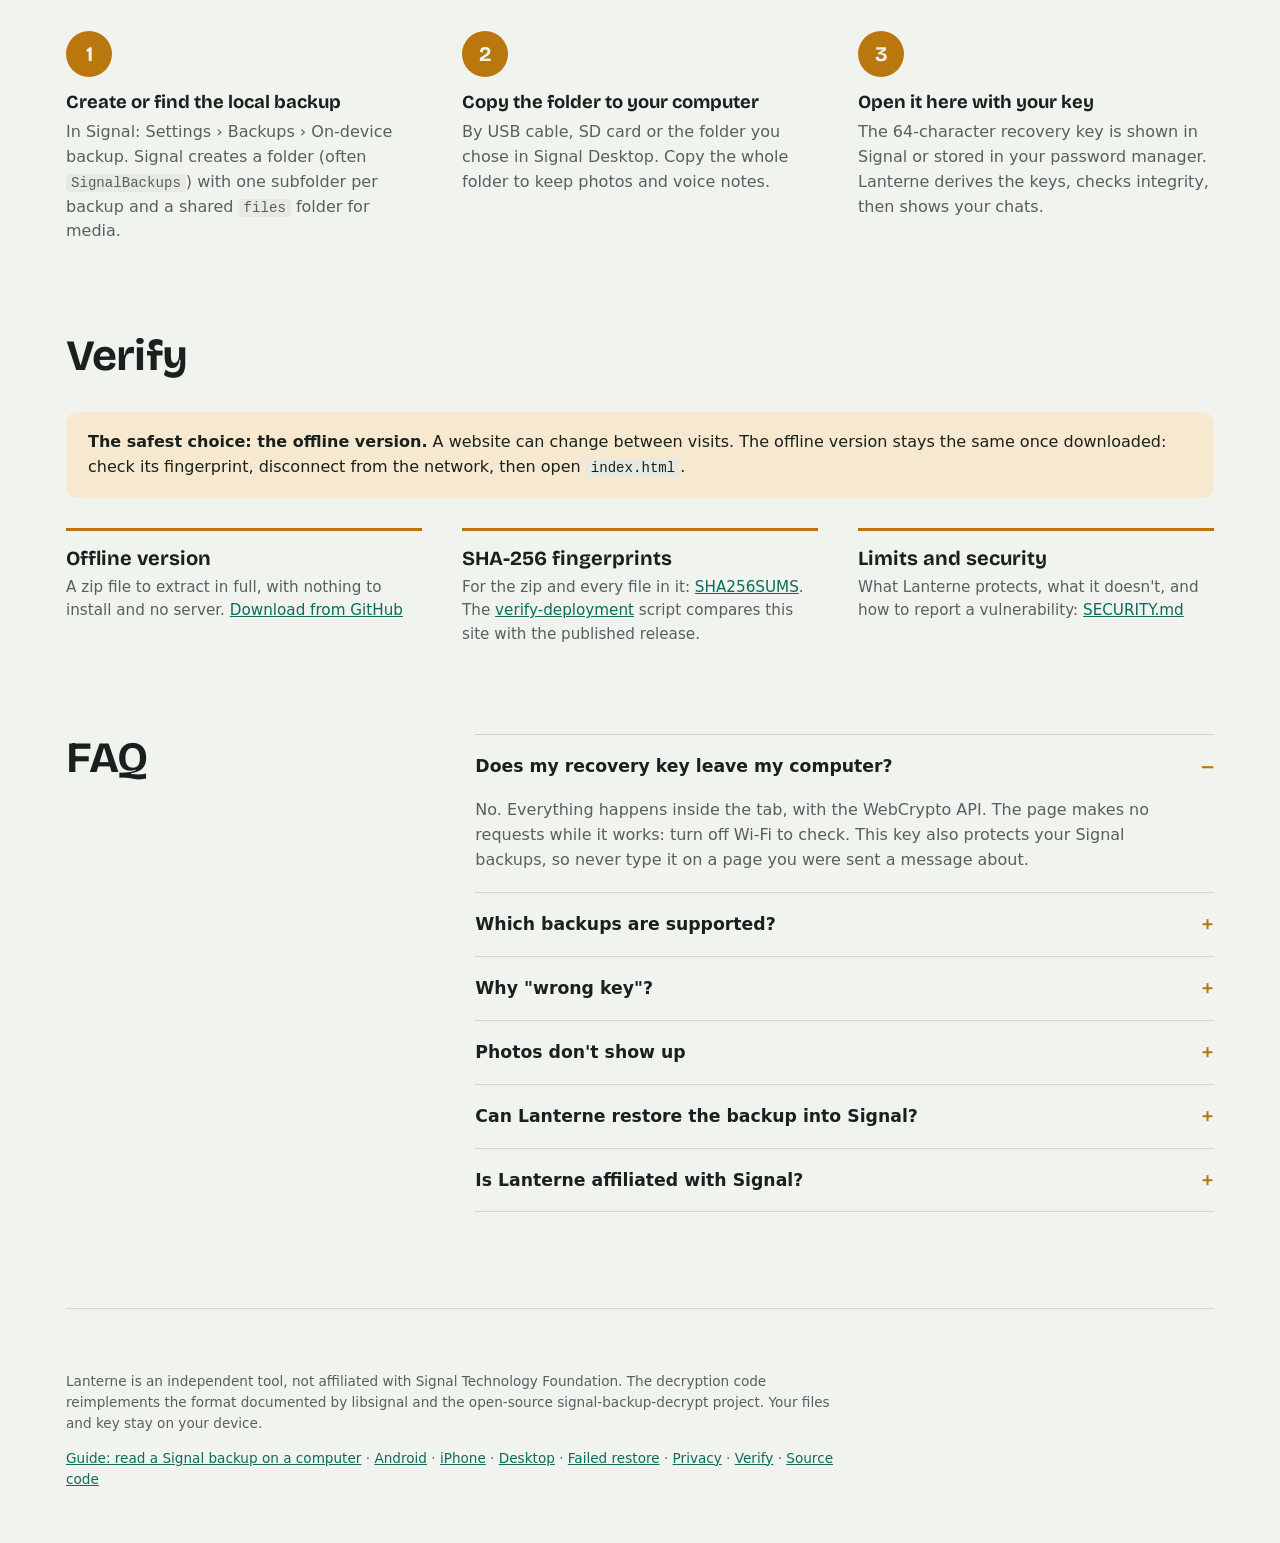
==== commit c8353985: "Langue selon le navigateur, version hors ligne vérifiable, SECURITY.md Co-Authored-By: Claude Opus 5" ====
--- a/index.html
+++ b/index.html
@@ -2,13 +2,14 @@
 <html lang="fr" data-l="fr">
 <head>
 <meta charset="utf-8">
+<meta http-equiv="Content-Security-Policy" content="default-src 'self'; script-src 'self'; style-src 'self' 'unsafe-inline'; img-src 'self' blob: data:; media-src 'self' blob:; connect-src 'self' blob:; worker-src 'self'; manifest-src 'self'; font-src 'self'; object-src 'none'; base-uri 'none'; form-action 'none'">
 <meta name="viewport" content="width=device-width,initial-scale=1,viewport-fit=cover">
 <link rel="canonical" href="https://lanterne-backup.com/">
 <link rel="alternate" hreflang="fr" href="https://lanterne-backup.com/">
 <link rel="alternate" hreflang="en" href="https://lanterne-backup.com/en/">
 <link rel="alternate" hreflang="x-default" href="https://lanterne-backup.com/en/">
-<link rel="manifest" href="/manifest.webmanifest">
-<link rel="icon" href="/assets/icon.svg" type="image/svg+xml">
+<script src="assets/lang.js"></script>
+<link rel="icon" href="assets/icon.svg" type="image/svg+xml">
 <meta name="theme-color" content="#0d6b5c">
 <title>Lanterne, lecteur de sauvegardes Signal</title>
 <meta name="description" content="Lisez votre sauvegarde locale Signal (nouveau format, Android, iPhone, Desktop) sur ordinateur avec votre clé de récupération. Déchiffrement 100 % dans le navigateur, rien n'est envoyé.">
@@ -31,8 +32,7 @@
 {"@type":"Question","name":"Lanterne est-il affilié à Signal ?","acceptedAnswer":{"@type":"Answer","text":"Non. Lanterne est un outil indépendant. Signal est une marque de Signal Technology Foundation."}}
 ]}]}
 </script>
-<link rel="preload" href="/assets/fonts/bricolage.woff2" as="font" type="font/woff2" crossorigin>
-<link rel="stylesheet" href="/assets/style.css">
+<link rel="stylesheet" href="assets/style.css">
 
 </head>
 <body>
@@ -170,6 +170,24 @@
     </ol>
   </section>
 
+  <section class="band" id="verifier">
+    <h2 class="sec-h" data-l="fr">Vérifier</h2>
+    <h2 class="sec-h" data-l="en">Verify</h2>
+    <p class="callout" data-l="fr"><strong>Le plus prudent : la version hors ligne.</strong> Un site peut changer d'une visite à l'autre. La version hors ligne ne change plus une fois téléchargée : vérifiez son empreinte, coupez votre connexion, puis ouvrez <code>index.html</code>.</p>
+    <p class="callout" data-l="en"><strong>The safest choice: the offline version.</strong> A website can change between visits. The offline version stays the same once downloaded: check its fingerprint, disconnect from the network, then open <code>index.html</code>.</p>
+    <div class="cols">
+      <div><h3 data-l="fr">Version hors ligne</h3><h3 data-l="en">Offline version</h3>
+        <p data-l="fr">Un fichier zip à extraire en entier, sans installation ni serveur. <a href="https://github.com/LockingFR/lanterne/releases/latest">Télécharger sur GitHub</a></p>
+        <p data-l="en">A zip file to extract in full, with nothing to install and no server. <a href="https://github.com/LockingFR/lanterne/releases/latest">Download from GitHub</a></p></div>
+      <div><h3 data-l="fr">Empreintes SHA-256</h3><h3 data-l="en">SHA-256 fingerprints</h3>
+        <p data-l="fr">Celles du zip et de chaque fichier : <a href="https://github.com/LockingFR/lanterne/releases/latest/download/SHA256SUMS">SHA256SUMS</a>. Le script <a href="https://github.com/LockingFR/lanterne/blob/main/tools/verify-deployment.py">verify-deployment</a> compare ce site à la version publiée.</p>
+        <p data-l="en">For the zip and every file in it: <a href="https://github.com/LockingFR/lanterne/releases/latest/download/SHA256SUMS">SHA256SUMS</a>. The <a href="https://github.com/LockingFR/lanterne/blob/main/tools/verify-deployment.py">verify-deployment</a> script compares this site with the published release.</p></div>
+      <div><h3 data-l="fr">Limites et sécurité</h3><h3 data-l="en">Limits and security</h3>
+        <p data-l="fr">Ce que Lanterne protège, ce qu'elle ne protège pas et comment signaler une faille : <a href="https://github.com/LockingFR/lanterne/blob/main/SECURITY.md#français">SECURITY.md</a></p>
+        <p data-l="en">What Lanterne protects, what it doesn't, and how to report a vulnerability: <a href="https://github.com/LockingFR/lanterne/blob/main/SECURITY.md">SECURITY.md</a></p></div>
+    </div>
+  </section>
+
   <section class="band" id="faq">
     <h2 class="sec-h">FAQ</h2>
     <div class="faq">
@@ -196,12 +214,12 @@
 
   <footer>
     <p data-l="fr">Lanterne est un outil indépendant, non affilié à Signal Technology Foundation. Le code de déchiffrement est une réimplémentation du format documenté par libsignal et par le projet open source signal-backup-decrypt. Vos fichiers et votre clé restent sur votre appareil.</p>
-    <p data-l="fr"><a href="/lire-sauvegarde-signal/">Guide : lire une sauvegarde Signal sur ordinateur</a> · <a href="/sauvegarde-signal-android/">Android</a> · <a href="/sauvegarde-signal-iphone/">iPhone</a> · <a href="/sauvegarde-signal-desktop/">Desktop</a> · <a href="/restauration-signal-echouee/">Restauration échouée</a> · <a href="/confidentialite/">Confidentialité</a> · <a href="https://github.com/LockingFR/lanterne">Code source</a></p>
+    <p data-l="fr"><a href="lire-sauvegarde-signal/">Guide : lire une sauvegarde Signal sur ordinateur</a> · <a href="sauvegarde-signal-android/">Android</a> · <a href="sauvegarde-signal-iphone/">iPhone</a> · <a href="sauvegarde-signal-desktop/">Desktop</a> · <a href="restauration-signal-echouee/">Restauration échouée</a> · <a href="confidentialite/">Confidentialité</a> · <a href="#verifier">Vérifier</a> · <a href="https://github.com/LockingFR/lanterne">Code source</a></p>
     <p data-l="en">Lanterne is an independent tool, not affiliated with Signal Technology Foundation. The decryption code reimplements the format documented by libsignal and the open-source signal-backup-decrypt project. Your files and key stay on your device.</p>
-    <p data-l="en"><a href="/en/read-signal-backup/">Guide: read a Signal backup on a computer</a> · <a href="/en/signal-backup-android/">Android</a> · <a href="/en/signal-backup-iphone/">iPhone</a> · <a href="/en/signal-backup-desktop/">Desktop</a> · <a href="/en/signal-restore-failed/">Failed restore</a> · <a href="/en/privacy/">Privacy</a> · <a href="https://github.com/LockingFR/lanterne">Source code</a></p>
+    <p data-l="en"><a href="en/read-signal-backup/">Guide: read a Signal backup on a computer</a> · <a href="en/signal-backup-android/">Android</a> · <a href="en/signal-backup-iphone/">iPhone</a> · <a href="en/signal-backup-desktop/">Desktop</a> · <a href="en/signal-restore-failed/">Failed restore</a> · <a href="en/privacy/">Privacy</a> · <a href="#verifier">Verify</a> · <a href="https://github.com/LockingFR/lanterne">Source code</a></p>
   </footer>
 </div>
 
-<script src="/assets/app.js" defer></script>
+<script src="assets/app.js" defer></script>
 </body>
 </html>
--- a/assets/style.css
+++ b/assets/style.css
@@ -1,4 +1,4 @@
-@font-face{font-family:"Bricolage";src:url("/assets/fonts/bricolage.woff2") format("woff2");font-weight:200 800;font-display:swap}
+@font-face{font-family:"Bricolage";src:url("fonts/bricolage.woff2") format("woff2");font-weight:200 800;font-display:swap}
 :root{padding-top:env(safe-area-inset-top,0px);padding-bottom:env(safe-area-inset-bottom,0px)}
 body{margin:0}
 img{max-width:100%}
@@ -187,6 +187,7 @@
 .m.out{border-bottom-right-radius:5px}.m:not(.out){border-bottom-left-radius:5px}
 section.band{padding-block:88px 0}
 section.trust{padding-top:56px}
+#verifier .callout{margin:0 0 30px}
 .cols{gap:40px}.cols>div{border-top:3px solid var(--lamp);padding-top:16px}
 .cols h3{font-size:1.25rem}
 .sec-h{font-size:clamp(1.8rem,3.6vw,2.7rem);letter-spacing:-.02em;margin-bottom:30px}
